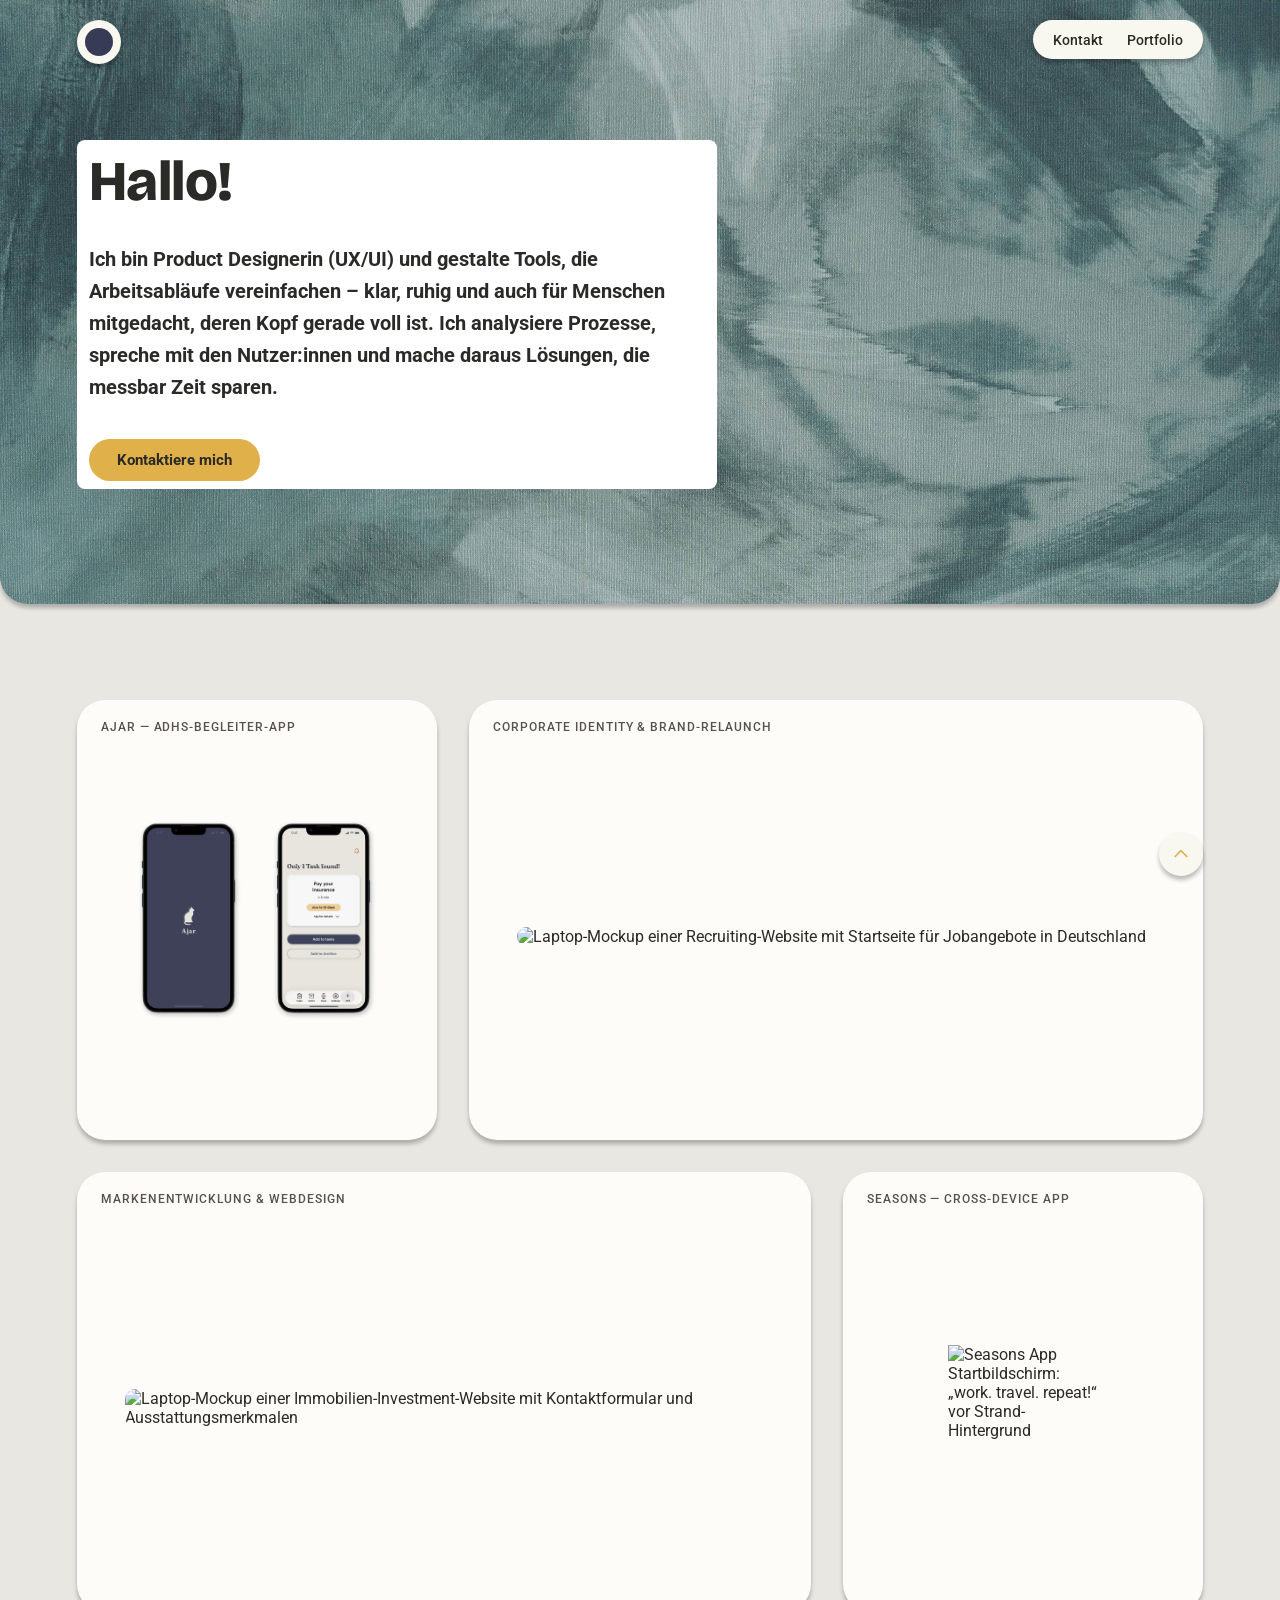
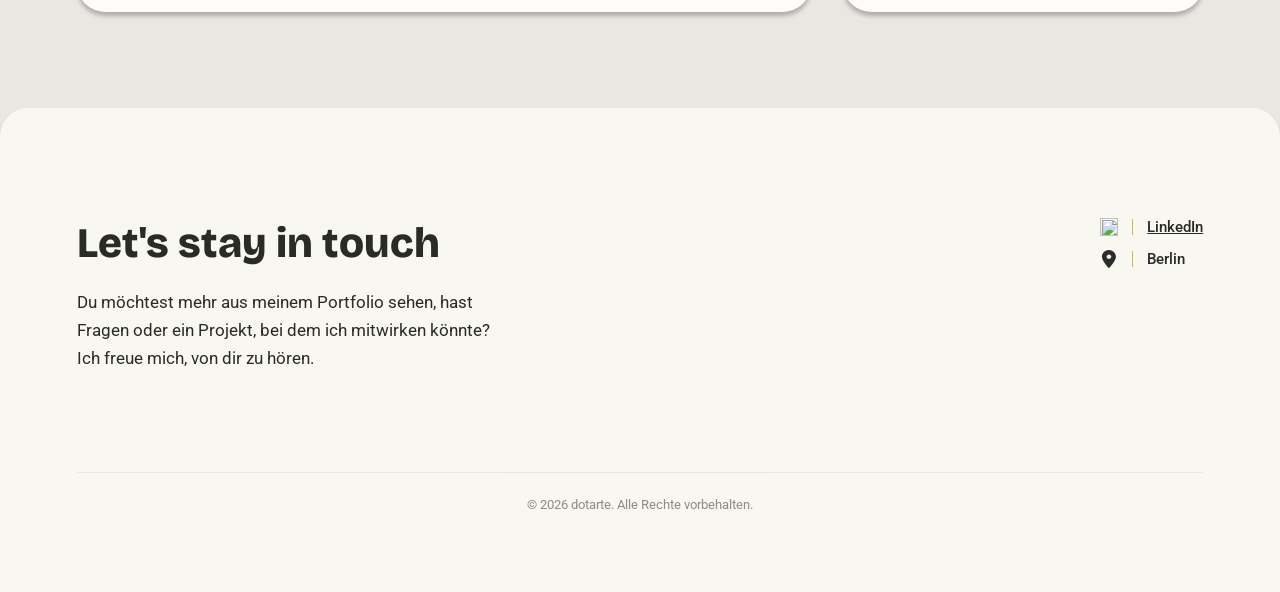
==== index.html @ 30186207 "Add files via upload" ====
<!DOCTYPE html>
<html lang="de">
<head>
<meta charset="UTF-8">
<meta name="robots" content="noindex, nofollow">
<meta name="viewport" content="width=device-width, initial-scale=1.0">
<title>Dotarte — Produktdesign Portfolio (UX/UI)</title>
<link rel="preconnect" href="https://fonts.googleapis.com">
<link rel="preconnect" href="https://fonts.gstatic.com" crossorigin>
<link href="https://fonts.googleapis.com/css2?family=Roboto:wght@400;500;700&family=Bricolage+Grotesque:opsz,wght@12..96,400..800&display=swap" rel="stylesheet">
<link rel="preload" as="image" href="images/hero-photo.jpg">
<link rel="stylesheet" href="styles.css">
</head>
<body>

<nav class="pill-nav logo-nav" id="logoNav">
  <a href="index.html" class="logo-dot" aria-label="Zur Startseite"></a>
</nav>

<nav class="pill-nav menu-nav" id="menuNav">
  <ul class="nav-links">
    <li><a href="#kontakt">Kontakt</a></li>
    <li><a href="#projects">Portfolio</a></li>
  </ul>
</nav>

<button class="scroll-top-float" id="scrollTopFloat" onclick="document.getElementById('top').scrollIntoView({behavior:'smooth'})" aria-label="Nach oben scrollen">
  <svg viewBox="0 0 24 24" fill="none"><path d="M5 15l7-7 7 7" stroke="currentColor" stroke-width="2" stroke-linecap="round" stroke-linejoin="round"/></svg>
</button>

<section class="hero-section" id="top">
  <div class="hero-content">
    <div class="hero-text-box">
    <h1 class="headline-font">Hallo!</h1>
    <p>Ich bin Product Designerin (UX/UI) und gestalte Tools, die Arbeitsabläufe vereinfachen – klar, ruhig und auch für Menschen mitgedacht, deren Kopf gerade voll ist. Ich analysiere Prozesse, spreche mit den Nutzer:innen und mache daraus Lösungen, die messbar Zeit sparen.</p>
    <a href="#kontakt" class="btn-gold">Kontaktiere mich</a>
  </div>
  <img class="hero-sticky-test" src="images/sticky-test.png" alt="">
  </div>
</section>

<section class="portfolio-section" id="projects">
  <div class="portfolio-grid">

    <div class="portfolio-row">
      <a href="projects/ajar/ajar.html" class="project-card is-link card-small">
        <span class="card-label">Ajar — ADHS‑Begleiter‑App</span>
        <div class="card-media">
          <div class="ajar-preview">
            <img src="projects/ajar/images/ajar-mockup-home.png" alt="Ajar App Splash Screen">
            <img src="projects/ajar/images/phone1-scan-home.png" alt="Ajar Foto-Scan Screen">
          </div>
        </div>
        <div class="card-desc">
          <span class="card-title">Ajar</span>
          <span class="card-status">Concept</span>
          <p class="card-text">Eine sanfte Begleiter‑App, die Erwachsenen mit ADHS hilft, liegengebliebene Briefe und bürokratische Aufgaben pünktlich zu erledigen.</p>
          <span class="card-cta">Zur Case Study →</span>
        </div>
      </a>

      <div class="project-card is-placeholder card-large" tabindex="0">
        <span class="card-label">Corporate Identity &amp; Brand‑Relaunch</span>
        <div class="card-media">
          <img class="placeholder-mockup-wide" src="images/jobsite-redesign-mockup.png" alt="Laptop-Mockup einer Recruiting-Website mit Startseite für Jobangebote in Deutschland">
        </div>
        <p class="card-desc">Entwicklung der gesamten Corporate Identity (Logo, Farbwelt, Print‑Materialien) für eine Recruiting‑Marke. Die Website‑Umsetzung erfolgte unter meiner Art Direction — mehr folgt in Kürze.</p>
      </div>
    </div>

    <div class="portfolio-row">
      <div class="project-card is-placeholder card-large" tabindex="0">
        <span class="card-label">Markenentwicklung &amp; Webdesign</span>
        <div class="card-media">
          <img class="placeholder-mockup-wide" src="images/realestate-brand-mockup.png" alt="Laptop-Mockup einer Immobilien-Investment-Website mit Kontaktformular und Ausstattungsmerkmalen">
        </div>
        <p class="card-desc">Vollständige Markenentwicklung für ein Immobilienprojekt — Logo, Farbwelt, Website und Exposé. Mehr folgt in Kürze.</p>
      </div>

      <a href="projects/seasons/seasons.html" class="project-card is-link card-small">
        <span class="card-label">Seasons — Cross‑Device App</span>
        <div class="card-media">
          <img class="placeholder-mockup" src="images/seasons-mockup.png" alt="Seasons App Startbildschirm: „work. travel. repeat!“ vor Strand-Hintergrund">
        </div>
        <div class="card-desc">
          <span class="card-title">Seasons</span>
          <span class="card-status">Concept</span>
          <p class="card-text">Job‑ &amp; Reise-App, plattformübergreifend nutzbar.</p>
          <span class="card-cta">Zur Case Study →</span>
        </div>
      </a>
    </div>

  </div>
</section>

<footer class="contact-section" id="kontakt">
  <div class="contact-inner">
    <div>
      <h2 class="headline-font">Let's stay in touch</h2>
      <p>Du möchtest mehr aus meinem Portfolio sehen, hast Fragen oder ein Projekt, bei dem ich mitwirken könnte? Ich freue mich, von dir zu hören.</p>
    </div>

    <div class="contact-list">
      <div class="row">
        <img class="row-icon" src="images/icon-linkedin.png" alt="" aria-hidden="true">
        <span class="divider"></span>
        <a href="https://linkedin.com/in/DEIN-PROFIL" target="_blank" rel="noopener noreferrer">LinkedIn</a>
      </div>
      <div class="row">
        <svg class="row-icon" width="14" height="18" viewBox="0 0 11 14" fill="none" aria-hidden="true">
          <path d="M6.11649 13.6854C7.57118 11.9254 10.8889 7.65967 10.8889 5.26362C10.8889 2.35766 8.45023 0 5.44444 0C2.43866 0 0 2.35766 0 5.26362C0 7.65967 3.31771 11.9254 4.7724 13.6854C5.12118 14.1049 5.76771 14.1049 6.11649 13.6854ZM5.44444 3.50908C5.92576 3.50908 6.38737 3.69393 6.72771 4.02297C7.06806 4.35201 7.25926 4.79829 7.25926 5.26362C7.25926 5.72895 7.06806 6.17523 6.72771 6.50427C6.38737 6.83331 5.92576 7.01816 5.44444 7.01816C4.96313 7.01816 4.50152 6.83331 4.16118 6.50427C3.82083 6.17523 3.62963 5.72895 3.62963 5.26362C3.62963 4.79829 3.82083 4.35201 4.16118 4.02297C4.50152 3.69393 4.96313 3.50908 5.44444 3.50908Z" fill="#2D2C2C"/>
        </svg>
        <span class="divider"></span>
        <span>Berlin</span>
      </div>
    </div>
  </div>

  <p class="copyright">© <span id="copyright-year">2026</span> dotarte. Alle Rechte vorbehalten.</p>
</footer>

<script src="scripts.js"></script>

</body>
</html>
---- styles.css ----
:root {
  --cream: #f8f7f0;
  --grey-bg: #e9e7e2;
  --ink: #2a2a26;
  --ink-soft: #55534c;
  --gold: #e0b04a;
  --gold-deep: #c99a3a;
  --white: #ffffff;
  --card-shadow: 0px 4px 4px rgba(0, 0, 0, 0.25);
  --radius: 28px;
}

* { margin: 0; padding: 0; box-sizing: border-box; }

html { scroll-behavior: smooth; }

body {
  background: var(--grey-bg);
  color: var(--ink);
  font-family: 'Roboto', sans-serif;
  -webkit-font-smoothing: antialiased;
}

a { color: inherit; }

.headline-font {
  font-family: 'Bricolage Grotesque', sans-serif;
  font-weight: 800;
}

/* ---------- HERO ---------- */
.hero-section {
  background: /*linear-gradient(rgba(0, 0, 0, 0.30), rgba(0, 0, 0, 0.30)), */ url("images/hero-photo.jpg") center / cover no-repeat, var(--cream);
  border-radius: 0 0 var(--radius) var(--radius);
  padding: clamp(100px, 12vw, 140px) clamp(24px, 6vw, 96px) clamp(64px, 9vw, 120px);
  box-shadow: var(--card-shadow);
  position: relative;
  z-index: 1;
}

.pill-nav {
  position: fixed;
  top: 20px;
  z-index: 50;
  display: inline-flex;
  align-items: center;
  width: fit-content;
  background: var(--cream);
  border-radius: 999px;
  box-shadow: var(--card-shadow);
  transition: transform 0.3s ease, opacity 0.3s ease;
}

.logo-nav {
  left: clamp(24px, 6vw, 96px);
  padding: 8px;
}

.menu-nav {
  right: clamp(24px, 6vw, 96px);
  padding: 10px 20px;
}

.pill-nav.nav-hidden {
  transform: translateY(-140%);
  opacity: 0;
  pointer-events: none;
}

.logo-dot {
  width: 28px;
  height: 28px;
  border-radius: 50%;
  background: #383b56;
  display: block;
  flex-shrink: 0;
}

.nav-links {
  display: flex;
  gap: 24px;
  list-style: none;
}

.nav-links a {
  text-decoration: none;
  font-weight: 500;
  font-size: 14px;
  color: var(--ink);
  position: relative;
  white-space: nowrap;
}

.nav-links a::after {
  content: "";
  position: absolute;
  left: 0;
  bottom: -4px;
  width: 0;
  height: 1.5px;
  background: var(--ink);
  transition: width 0.25s ease;
}

.nav-links a:hover::after { width: 100%; }

.hero-content {
  max-width: 1400px;
  margin: 0 auto;
}

.hero-content h1 {
  font-size: clamp(40px, 5vw, 56px);
  letter-spacing: -0.01em;
  margin-bottom: 28px;
  color: var(--ink);
}

.hero-content p {
  font-size: clamp(17px, 1.8vw, 20px);
  line-height: 1.6;
  color: var(--ink);
  font-weight: 700;
  max-width: 56ch;
  margin-bottom: 36px;
}

.hero-text-box {
  background: #ffffff;
  padding: 8px 12px;
  width: fit-content;
  max-width: 640px;
  border-radius: 8px;
}

.btn-gold {
  display: inline-block;
  background: var(--gold);
  color: var(--ink);
  font-weight: 700;
  font-size: 15px;
  padding: 12px 28px;
  border-radius: 999px;
  text-decoration: none;
  border: none;
  cursor: pointer;
  transition: background 0.2s ease, transform 0.2s ease;
}

.btn-gold:hover {
  background: var(--gold-deep);
  transform: translateY(-1px);
}

/* ---------- PORTFOLIO GRID ---------- */
.portfolio-section {
  padding: clamp(56px, 8vw, 96px) clamp(24px, 6vw, 96px);
}

.portfolio-grid {
  display: flex;
  flex-direction: column;
  gap: clamp(20px, 3vw, 32px);
  max-width: 1400px;
  margin: 0 auto;
}

.portfolio-row {
  display: flex;
  gap: clamp(20px, 3vw, 32px);
  align-items: stretch;
}

.project-card.card-small {
  flex: 0 0 32%;
  transition: flex-basis 0.4s cubic-bezier(0.4, 0, 0.2, 1);
}

.project-card.card-small:hover,
.project-card.card-small.is-active {
  flex-basis: 50%;
}

.project-card.card-large {
  flex: 1 1 auto;
  min-width: 0;
}

.project-card {
  background: #fdfcf9;
  border-radius: var(--radius);
  box-shadow: var(--card-shadow);
  padding: clamp(28px, 4vw, 48px);
  display: flex;
  height: 440px;
  text-decoration: none;
  color: inherit;
  position: relative;
  overflow: hidden;
  transition: transform 0.25s ease, box-shadow 0.25s ease;
}

.project-card.is-white-bg {
  background: var(--white);
}

.project-card.is-link {
  cursor: pointer;
}

.project-card.is-link:hover {
  transform: translateY(-4px);
  box-shadow: 0 28px 52px -20px rgba(42, 42, 38, 0.26);
}

.project-card.is-placeholder {
  cursor: default;
}

/* small cards: media shrinks sideways on hover, description reveals beside it (same pattern as large cards) */
.project-card.card-small {
  flex-direction: row;
  align-items: center;
  justify-content: center;
  gap: 0;
}

.card-small .card-media {
  flex: 1 1 100%;
  display: flex;
  align-items: center;
  justify-content: center;
  transition: flex-basis 0.4s cubic-bezier(0.4, 0, 0.2, 1);
  min-width: 0;
}

.project-card.card-small:hover .card-media,
.project-card.card-small.is-active .card-media {
  flex: 0 0 48%;
}

.card-small .card-desc {
  flex: 0 0 0%;
  opacity: 0;
  max-width: 0;
  overflow: hidden;
  font-size: 14px;
  line-height: 1.6;
  color: var(--ink-soft);
  text-align: left;
  white-space: normal;
  transition: opacity 0.3s ease 0.05s, flex-basis 0.4s cubic-bezier(0.4, 0, 0.2, 1);
  padding-left: 0;
}

.project-card.card-small:hover .card-desc,
.project-card.card-small.is-active .card-desc {
  flex: 1 1 52%;
  opacity: 1;
  max-width: none;
  padding-left: clamp(14px, 2.5vw, 22px);
}

/* large cards: media shrinks sideways on hover, description reveals beside it */
.project-card.card-large {
  align-items: center;
  gap: 0;
}

.card-large .card-media {
  flex: 1 1 100%;
  display: flex;
  align-items: center;
  justify-content: center;
  transition: flex-basis 0.4s cubic-bezier(0.4, 0, 0.2, 1);
  min-width: 0;
}

.project-card.card-large:hover .card-media,
.project-card.card-large.is-active .card-media {
  flex: 0 0 38%;
}

.card-large .card-desc {
  flex: 0 0 0%;
  opacity: 0;
  max-width: 0;
  overflow: hidden;
  font-size: 15px;
  line-height: 1.65;
  color: var(--ink-soft);
  white-space: normal;
  transition: opacity 0.3s ease 0.1s, flex-basis 0.4s cubic-bezier(0.4, 0, 0.2, 1);
  padding-left: 0;
}

.project-card.card-large:hover .card-desc,
.project-card.card-large.is-active .card-desc {
  flex: 1 1 55%;
  opacity: 1;
  max-width: none;
  padding-left: clamp(16px, 3vw, 28px);
}

/* card-desc internal structure: name / status / description */
.card-title {
  display: block;
  font-weight: 700;
  font-size: 15px;
  text-transform: uppercase;
  letter-spacing: 0.04em;
  color: var(--ink);
  margin-bottom: 8px;
}

.card-status {
  display: inline-flex;
  align-items: center;
  gap: 6px;
  font-size: 11px;
  font-weight: 700;
  text-transform: uppercase;
  letter-spacing: 0.08em;
  color: var(--ink-soft);
  margin-bottom: 10px;
}

.card-status::before {
  content: "";
  width: 6px;
  height: 6px;
  border-radius: 50%;
  background: var(--gold);
  flex-shrink: 0;
}

.card-status.is-shipped::before {
  background: #6f8f5c;
}

.card-text {
  margin: 0;
  font-size: inherit;
  line-height: inherit;
  color: inherit;
}

.card-cta {
  display: inline-block;
  margin-top: 12px;
  font-size: 13px;
  font-weight: 700;
  color: var(--ink);
}

.card-label {
  position: absolute;
  top: 20px;
  left: 24px;
  font-size: 12px;
  font-weight: 500;
  letter-spacing: 0.08em;
  text-transform: uppercase;
  color: var(--ink-soft);
  z-index: 2;
}

/* device frames */
.placeholder-mockup-wide {
  width: 100%;
  height: auto;
  max-height: 300px;
  object-fit: contain;
  display: block;
  margin: 0 auto;
  border-radius: 10px;
}

.placeholder-mockup {
  width: auto;
  max-width: 150px;
  max-height: 220px;
  height: auto;
  display: block;
  margin: 0 auto;
  transition: max-height 0.4s cubic-bezier(0.4, 0, 0.2, 1);
}

.project-card.card-small:hover .placeholder-mockup,
.project-card.card-small.is-active .placeholder-mockup {
  max-height: 145px;
}

.project-card.card-large .card-media {
  margin-top: 32px;
}

.device-phone {
  width: 100%;
  max-width: 150px;
  aspect-ratio: 9 / 19;
  background: #17171a;
  border-radius: 26px;
  padding: 8px;
  box-shadow: 0 0 0 1.5px #2a2a2e;
}

.device-phone .screen {
  width: 100%;
  height: 100%;
  border-radius: 18px;
  overflow: hidden;
  position: relative;
  background: #eee;
}

.device-laptop {
  width: 100%;
  max-width: 460px;
}

.device-laptop .lid {
  background: #1c1c1f;
  border-radius: 14px 14px 0 0;
  padding: 10px 10px 0;
}

.device-laptop .screen {
  width: 100%;
  aspect-ratio: 16 / 10;
  border-radius: 6px;
  overflow: hidden;
  position: relative;
  background: #eee;
}

.device-laptop .base {
  height: 14px;
  background: linear-gradient(180deg, #d9d9d9, #b9b9b9);
  border-radius: 0 0 10px 10px;
  position: relative;
}

.device-laptop .base::after {
  content: "";
  position: absolute;
  left: 50%;
  top: 0;
  transform: translateX(-50%);
  width: 60px;
  height: 5px;
  background: #999;
  border-radius: 0 0 6px 6px;
}

.blur-fill {
  position: absolute;
  inset: -20%;
  filter: blur(24px);
  background: linear-gradient(135deg, #d8c6bd, #cdd6d2, #e3d3c8, #c9d0d6);
}

/* real screenshots (Ajar card) */
.ajar-preview {
  display: flex;
  gap: 12px;
  align-items: flex-end;
  justify-content: center;
  width: 100%;
  min-width: 0;
}

.ajar-preview img {
  border-radius: 16px;
  width: auto;
  height: auto;
  min-width: 0;
  max-height: 220px;
  transition: max-height 0.4s cubic-bezier(0.4, 0, 0.2, 1);
}

.project-card.card-small:hover .ajar-preview img,
.project-card.card-small.is-active .ajar-preview img {
  max-height: 145px;
}

.ajar-preview img:first-child { max-width: 150px; }
.ajar-preview img:last-child { max-width: 175px; }

@media (max-width: 780px) {
  .portfolio-row { flex-direction: column; }
  .project-card.card-small,
  .project-card.card-large { flex-basis: auto; }
  .project-card.card-small:hover { flex-basis: auto; }
  .card-large:hover .card-media { flex-basis: 100%; }
  .card-large:hover .card-desc { flex-basis: 0; max-width: 0; opacity: 0; padding-left: 0; }
  .logo-nav { left: 16px; top: 14px; }
  .menu-nav { right: 16px; top: 14px; padding: 8px 16px; }
  .nav-links { gap: 14px; }
  .nav-links a { font-size: 12px; }
}

/* ---------- FOOTER / CONTACT ---------- */
.contact-section {
  background: var(--cream);
  border-radius: var(--radius) var(--radius) 0 0;
  padding: clamp(64px, 9vw, 110px) clamp(24px, 6vw, 96px) clamp(48px, 7vw, 80px);
  position: relative;
  box-shadow: var(--card-shadow);
}

.contact-inner {
  display: flex;
  justify-content: space-between;
  align-items: flex-start;
  gap: 40px;
  max-width: 1400px;
  margin: 0 auto;
  flex-wrap: wrap;
}

.contact-inner h2 {
  font-size: clamp(30px, 3.6vw, 42px);
  margin-bottom: 20px;
}

.contact-inner > div:first-child p {
  font-size: 17px;
  line-height: 1.65;
  max-width: 42ch;
  color: var(--ink);
}

.contact-list {
  display: flex;
  flex-direction: column;
  gap: 14px;
}

.contact-list .row {
  display: flex;
  align-items: center;
  gap: 14px;
  font-weight: 500;
  font-size: 15px;
}

.contact-list .divider {
  width: 1.5px;
  height: 16px;
  background: var(--gold);
}

.contact-list .row-icon {
  flex-shrink: 0;
  width: 18px;
  height: 18px;
}

.contact-list a {
  text-decoration: underline;
}

.scroll-top-float {
  position: fixed;
  bottom: 24px;
  right: clamp(24px, 6vw, 96px);
  z-index: 50;
  width: 44px;
  height: 44px;
  border: none;
  border-radius: 50%;
  background: var(--cream);
  box-shadow: var(--card-shadow);
  cursor: pointer;
  color: var(--gold);
  display: flex;
  align-items: center;
  justify-content: center;
  transition: transform 0.3s ease, opacity 0.3s ease;
}

.scroll-top-float svg {
  width: 20px;
  height: 20px;
}

.scroll-top-float:hover {
  transform: translateY(-2px);
}

.scroll-top-float.nav-hidden {
  transform: translateY(140%);
  opacity: 0;
  pointer-events: none;
}

.copyright {
  text-align: center;
  font-size: 13px;
  color: var(--ink-soft);
  opacity: 0.65;
  margin-top: clamp(64px, 10vw, 100px);
  padding-top: 24px;
  border-top: 1px solid rgba(42, 42, 38, 0.12);
  max-width: 1400px;
  margin-left: auto;
  margin-right: auto;
}

@media (max-width: 780px) {
  .contact-inner { flex-direction: column; }
}

/* ---------- ACCESSIBILITY: visible keyboard focus ---------- */
a:focus-visible,
button:focus-visible,
.project-card:focus-visible {
  outline: 2px solid #383b56;
  outline-offset: 3px;
}

.hero-content { position: relative; }

.hero-sticky-test {
  position: absolute;
  right: clamp(0px, 5vw, 80px);
  top: 50%;
  transform: translateY(-50%);
  width: clamp(260px, 38vw, 560px);
  height: auto;
}

@media (max-width: 1000px) {
  .hero-sticky-test {
    position: static;
    display: block;
    transform: none;
    margin: 32px auto 0;
  }
}
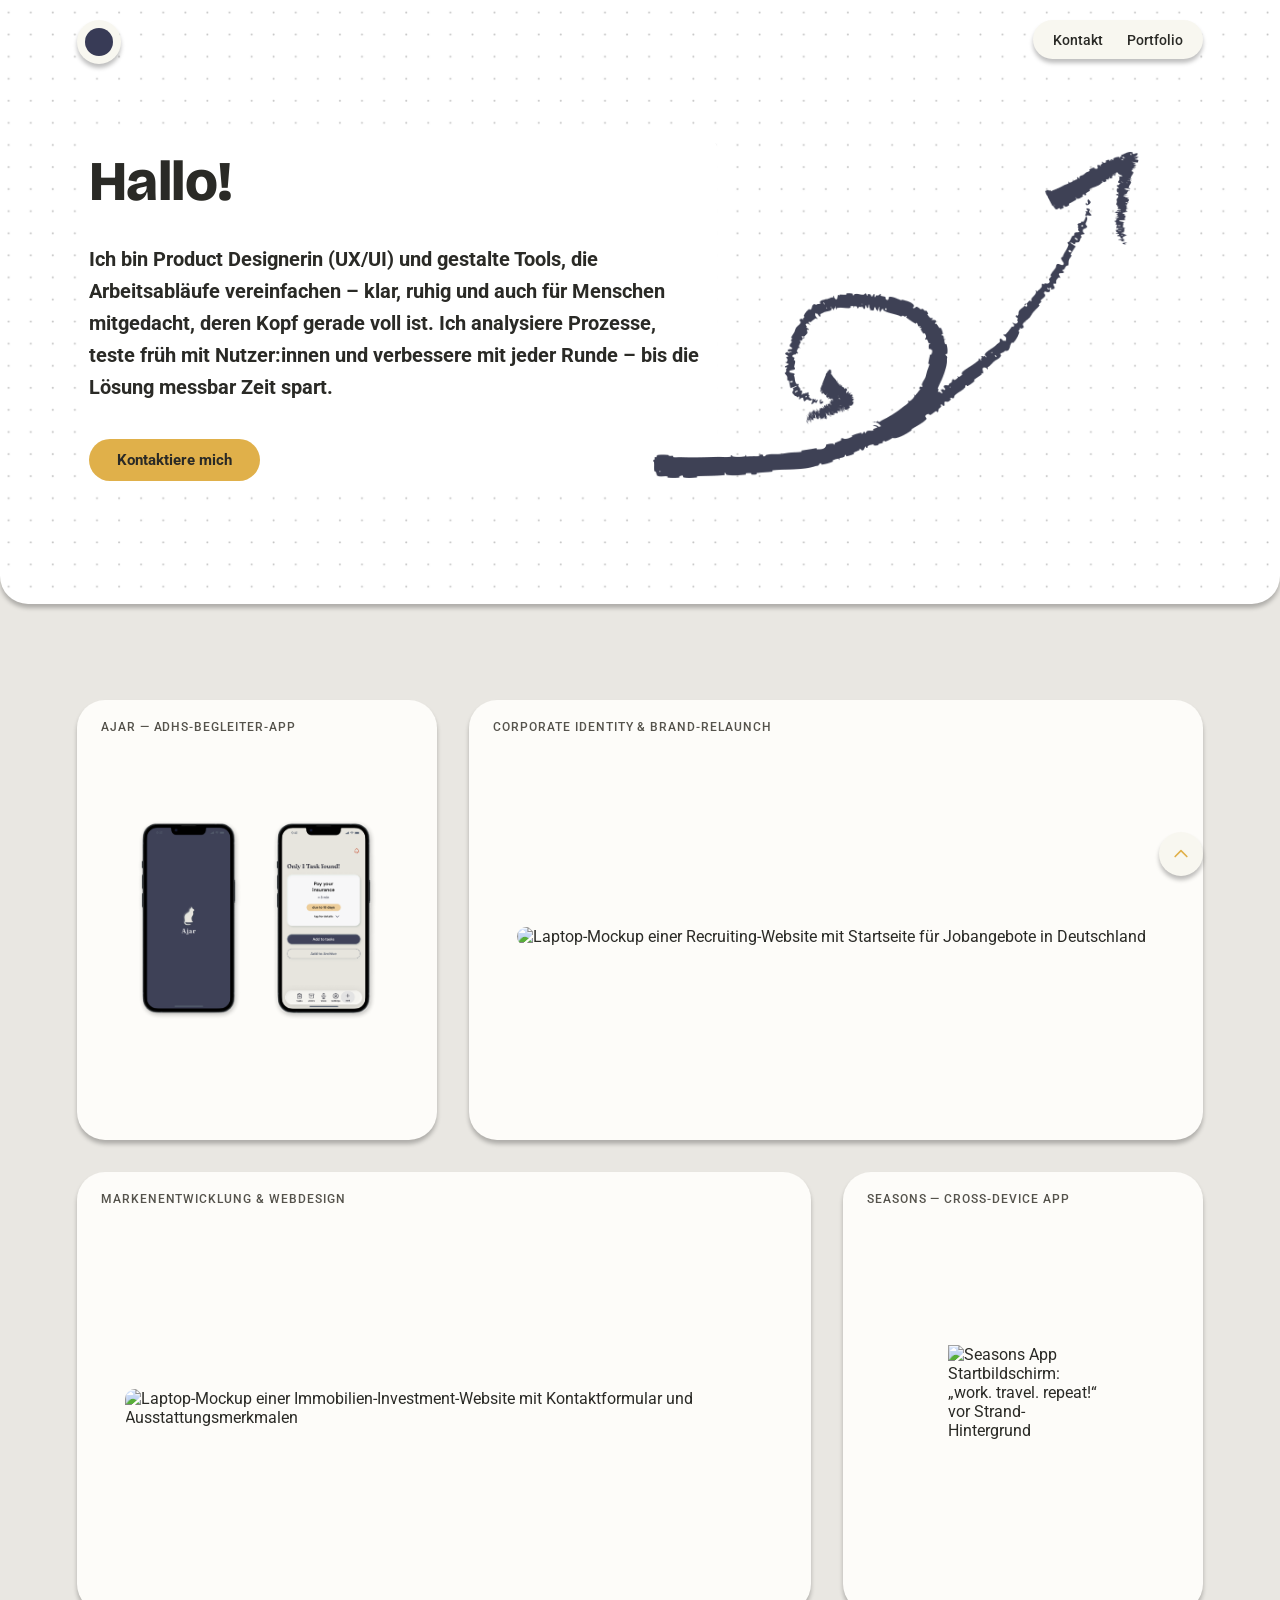
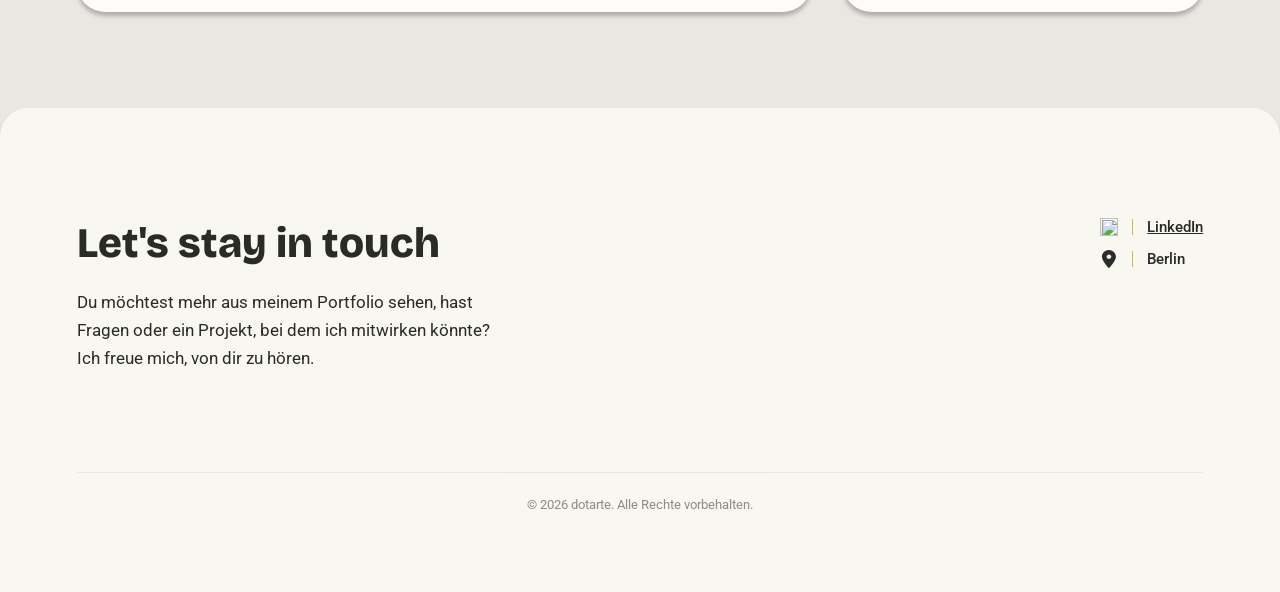
==== commit 4d9f1e08: "Add files via upload" ====
--- a/index.html
+++ b/index.html
@@ -32,7 +32,7 @@
   <div class="hero-content">
     <div class="hero-text-box">
     <h1 class="headline-font">Hallo!</h1>
-    <p>Ich bin Product Designerin (UX/UI) und gestalte Tools, die Arbeitsabläufe vereinfachen – klar, ruhig und auch für Menschen mitgedacht, deren Kopf gerade voll ist. Ich analysiere Prozesse, spreche mit den Nutzer:innen und mache daraus Lösungen, die messbar Zeit sparen.</p>
+    <p>Ich bin Product Designerin (UX/UI) und gestalte Tools, die Arbeitsabläufe vereinfachen – klar, ruhig und auch für Menschen mitgedacht, deren Kopf gerade voll ist. Ich analysiere Prozesse, teste früh mit Nutzer:innen und verbessere mit jeder Runde – bis die Lösung messbar Zeit spart.</p>
     <a href="#kontakt" class="btn-gold">Kontaktiere mich</a>
   </div>
   <img class="hero-sticky-test" src="images/sticky-test.png" alt="">
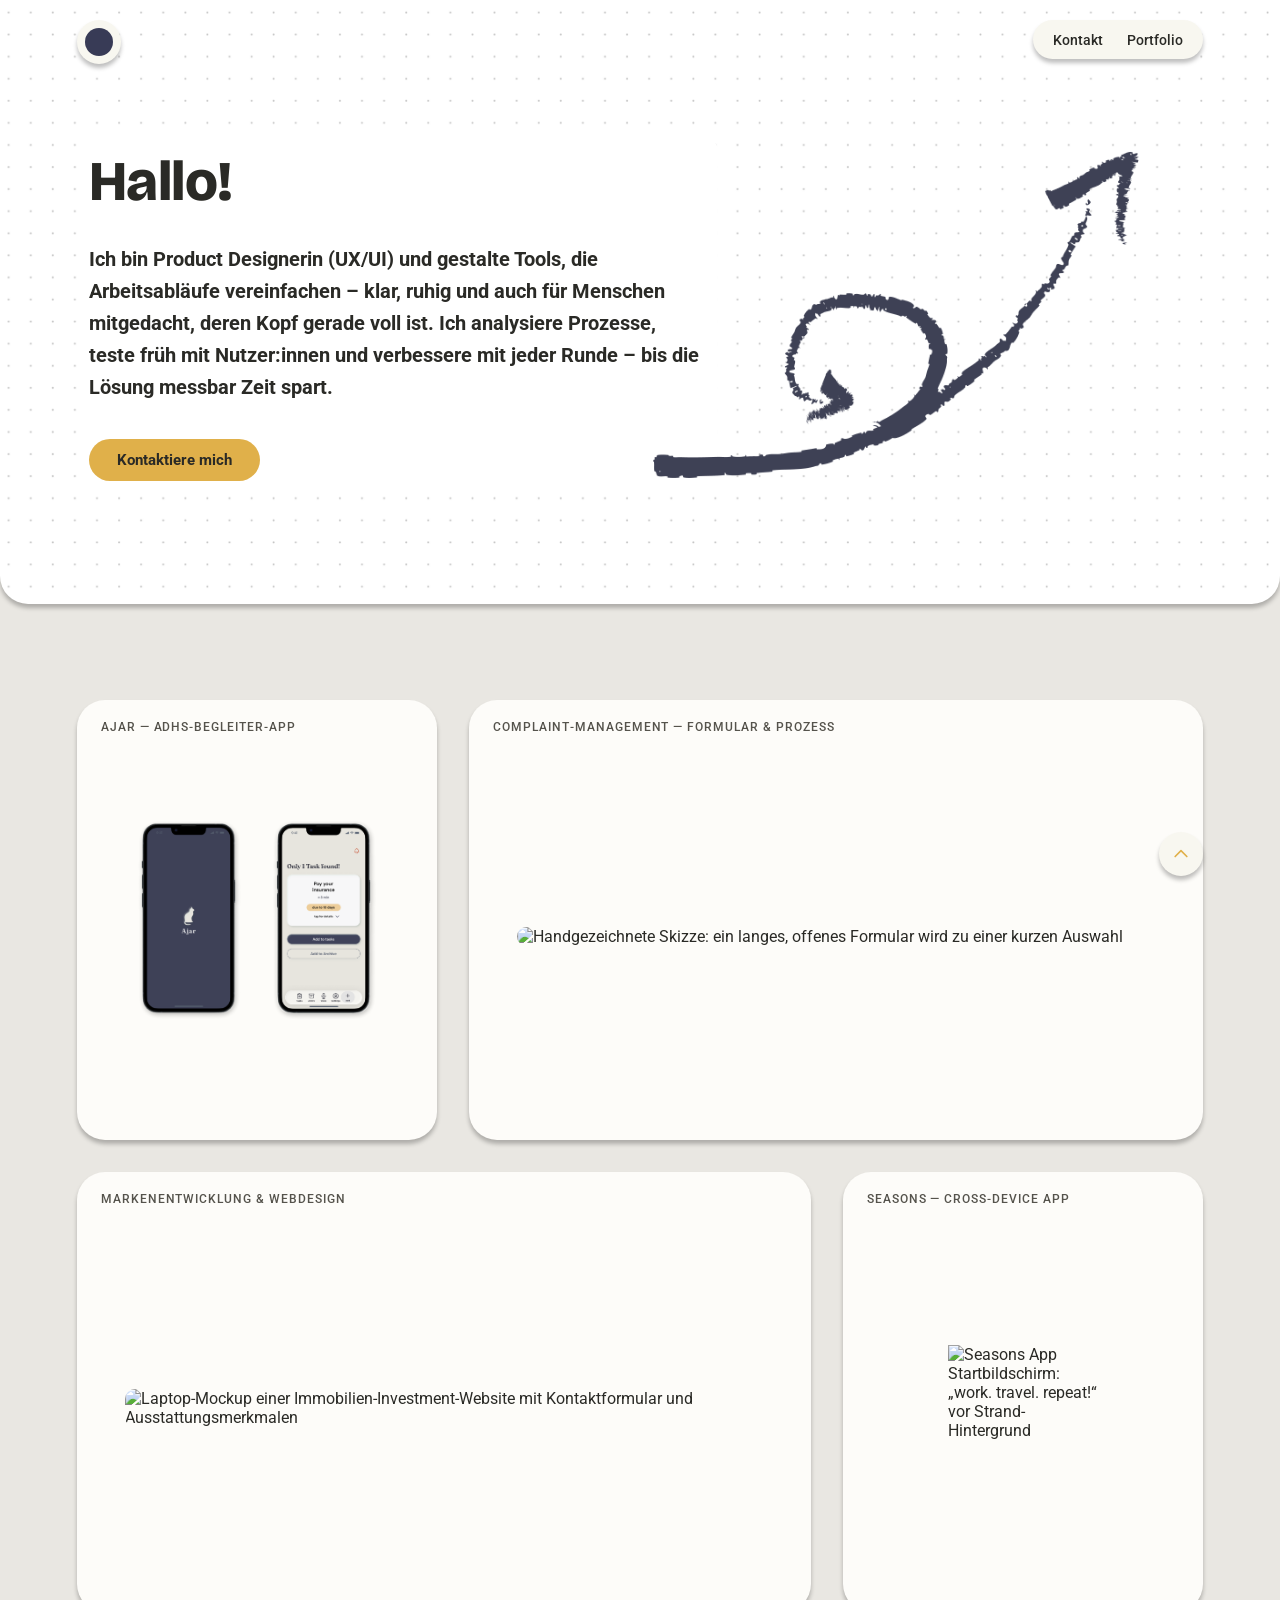
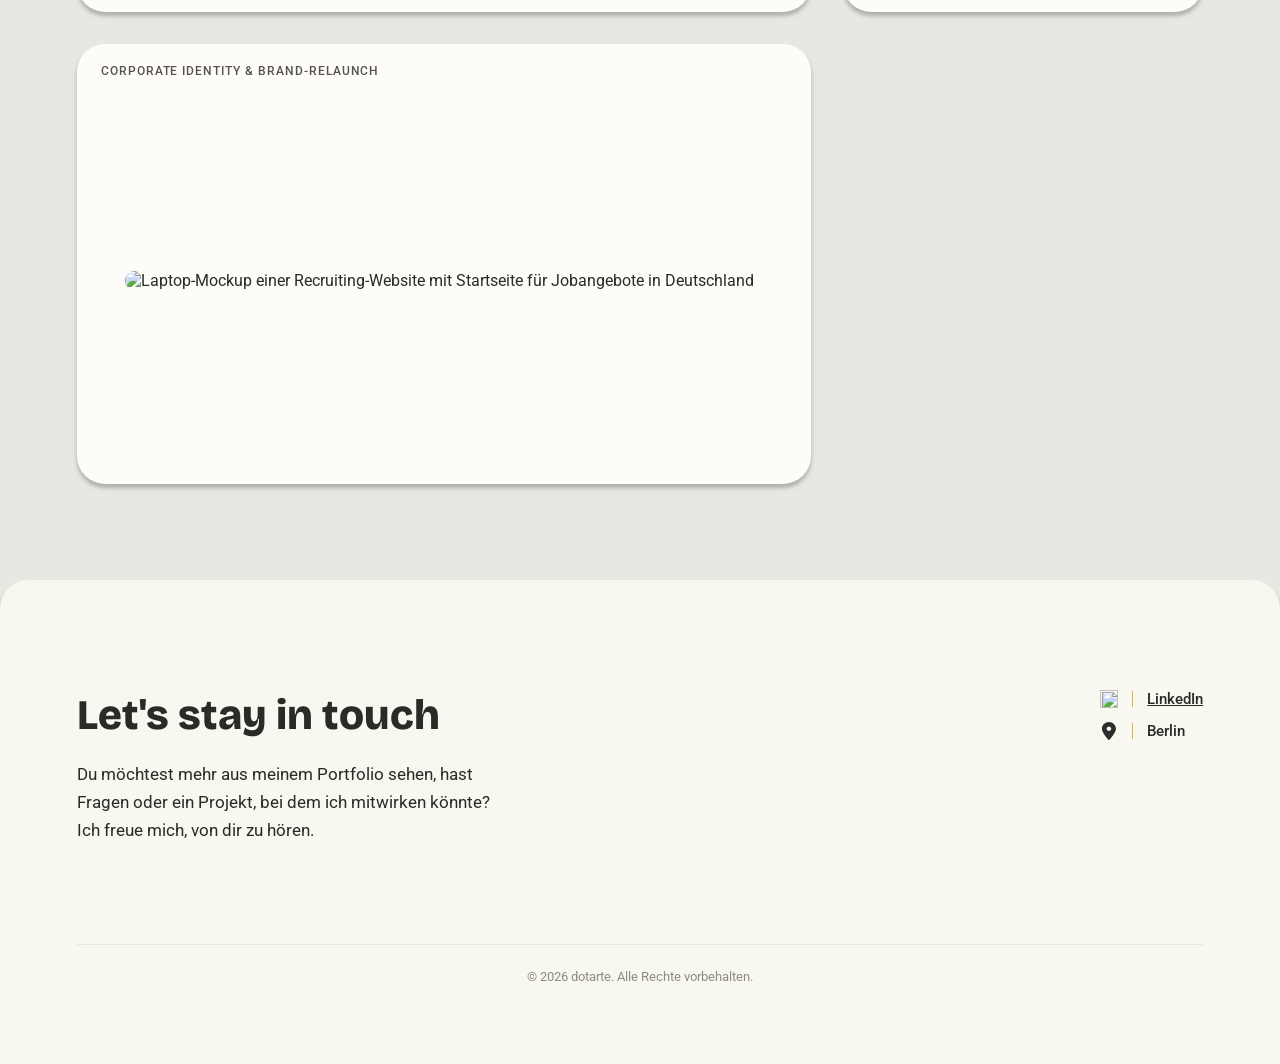
==== commit 0b18d9d6: "Add files via upload" ====
--- a/index.html
+++ b/index.html
@@ -59,13 +59,18 @@
         </div>
       </a>
 
-      <div class="project-card is-placeholder card-large" tabindex="0">
-        <span class="card-label">Corporate Identity &amp; Brand‑Relaunch</span>
+      <a href="projects/complaint-form/complaint-form.html" class="project-card is-link card-large">
+        <span class="card-label">Complaint‑Management — Formular &amp; Prozess</span>
         <div class="card-media">
-          <img class="placeholder-mockup-wide" src="images/jobsite-redesign-mockup.png" alt="Laptop-Mockup einer Recruiting-Website mit Startseite für Jobangebote in Deutschland">
+          <img class="placeholder-mockup-wide" src="projects/complaint-form/images/hero-banner.jpg" alt="Handgezeichnete Skizze: ein langes, offenes Formular wird zu einer kurzen Auswahl">
         </div>
-        <p class="card-desc">Entwicklung der gesamten Corporate Identity (Logo, Farbwelt, Print‑Materialien) für eine Recruiting‑Marke. Die Website‑Umsetzung erfolgte unter meiner Art Direction — mehr folgt in Kürze.</p>
-      </div>
+        <div class="card-desc">
+          <span class="card-title">Complaint‑Formular</span>
+          <span class="card-status is-shipped">Shipped</span>
+          <p class="card-text">Ein Formular, das Meldungen direkt zum zuständigen Team schickt, statt über einen Umweg. Reaktionszeit im Schnitt ca. 50&nbsp;% kürzer.</p>
+          <span class="card-cta">Zur Case Study →</span>
+        </div>
+      </a>
     </div>
 
     <div class="portfolio-row">
@@ -89,6 +94,16 @@
           <span class="card-cta">Zur Case Study →</span>
         </div>
       </a>
+    </div>
+
+    <div class="portfolio-row portfolio-row--single">
+      <div class="project-card is-placeholder card-large" tabindex="0">
+        <span class="card-label">Corporate Identity &amp; Brand‑Relaunch</span>
+        <div class="card-media">
+          <img class="placeholder-mockup-wide" src="images/jobsite-redesign-mockup.png" alt="Laptop-Mockup einer Recruiting-Website mit Startseite für Jobangebote in Deutschland">
+        </div>
+        <p class="card-desc">Entwicklung der gesamten Corporate Identity (Logo, Farbwelt, Print‑Materialien) für eine Recruiting‑Marke. Die Website‑Umsetzung erfolgte unter meiner Art Direction — mehr folgt in Kürze.</p>
+      </div>
     </div>
 
   </div>
--- a/styles.css
+++ b/styles.css
@@ -321,6 +321,7 @@
   font-weight: 700;
   text-transform: uppercase;
   letter-spacing: 0.08em;
+  line-height: 1;
   color: var(--ink-soft);
   margin-bottom: 10px;
 }
@@ -639,3 +640,27 @@
     margin: 32px auto 0;
   }
 }
+
+/* ---------- COMPLAINT-FORM CARD: image placeholder ---------- */
+.card-media-placeholder {
+  width: 100%;
+  min-height: 200px;
+  display: flex;
+  align-items: center;
+  justify-content: center;
+  background: var(--grey-bg);
+  border-radius: 10px;
+  color: var(--ink-soft);
+  font-size: 14px;
+}
+
+/* single large card in its own row: same width as the other large cards, left-aligned */
+.portfolio-row--single .project-card.card-large {
+  flex: 0 0 calc(68% - clamp(20px, 3vw, 32px));
+}
+
+@media (max-width: 780px) {
+  .portfolio-row--single .project-card.card-large {
+    flex: 0 0 auto;
+  }
+}
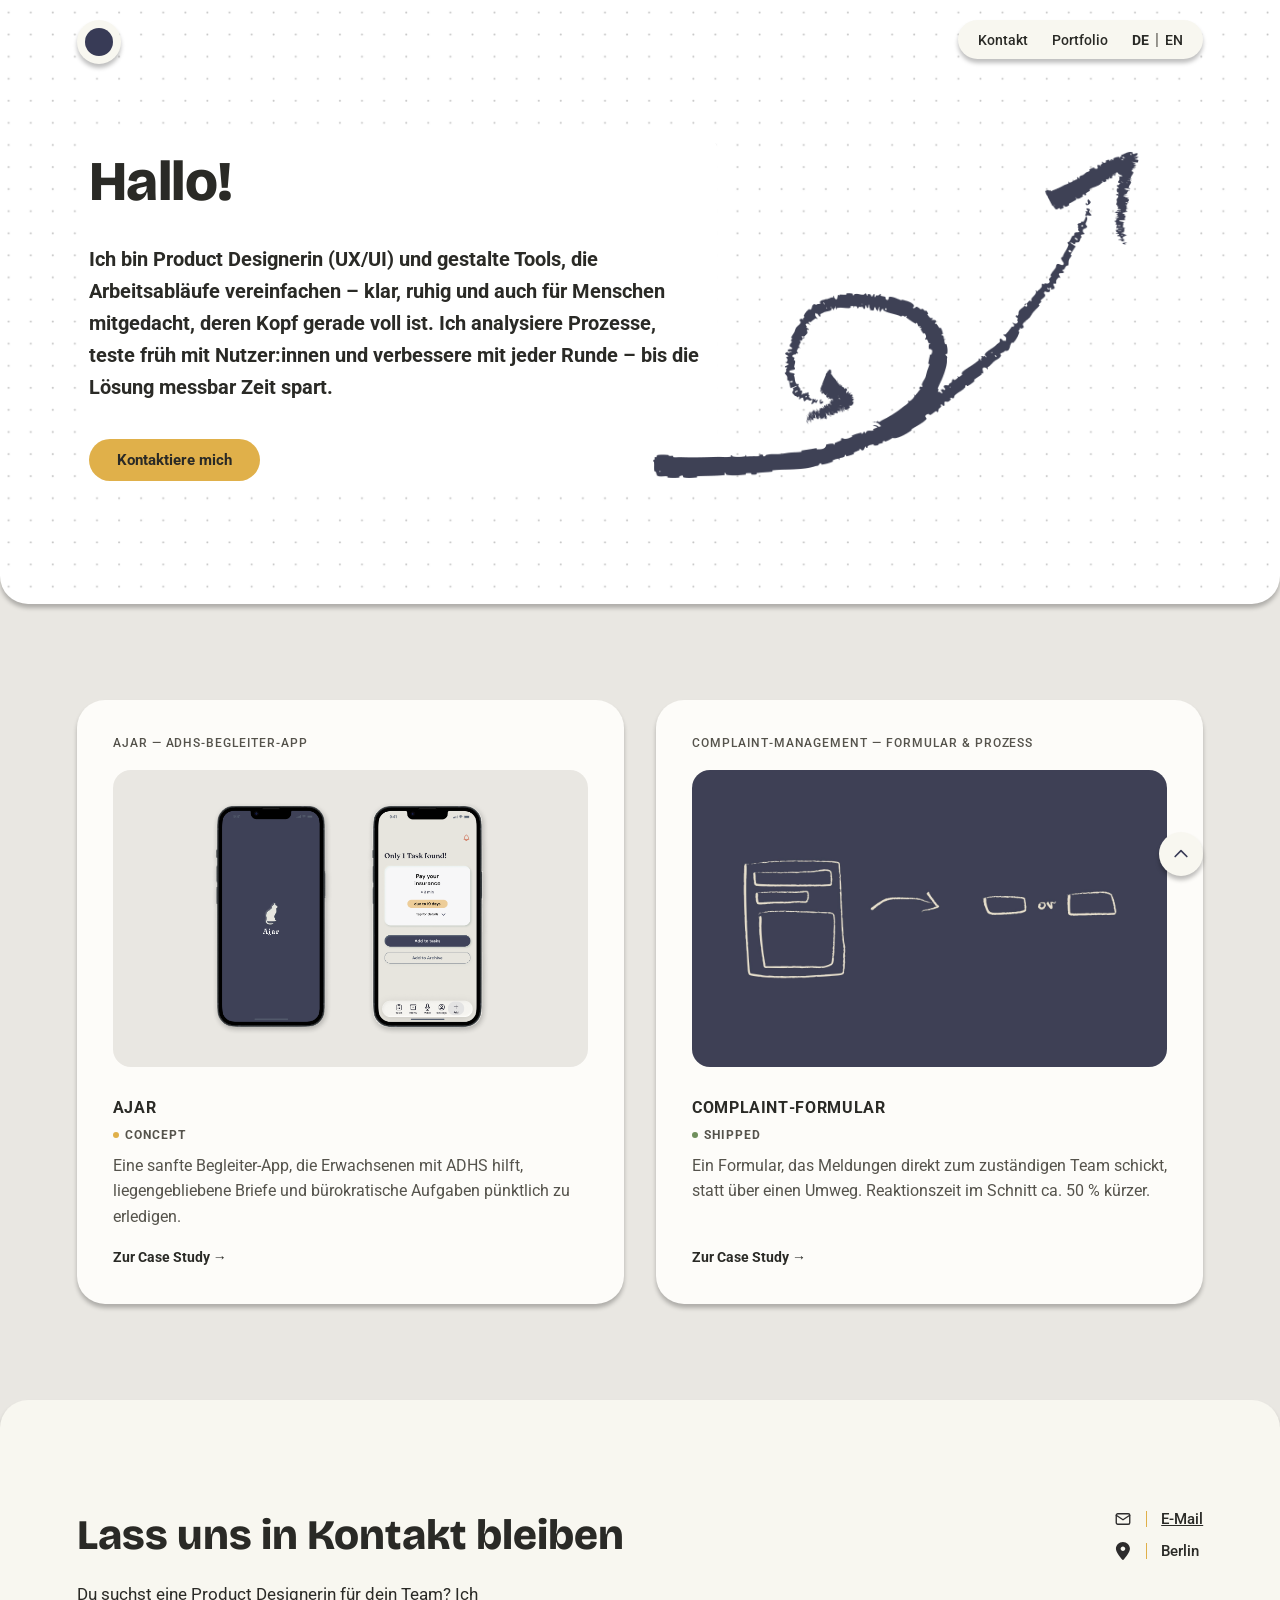
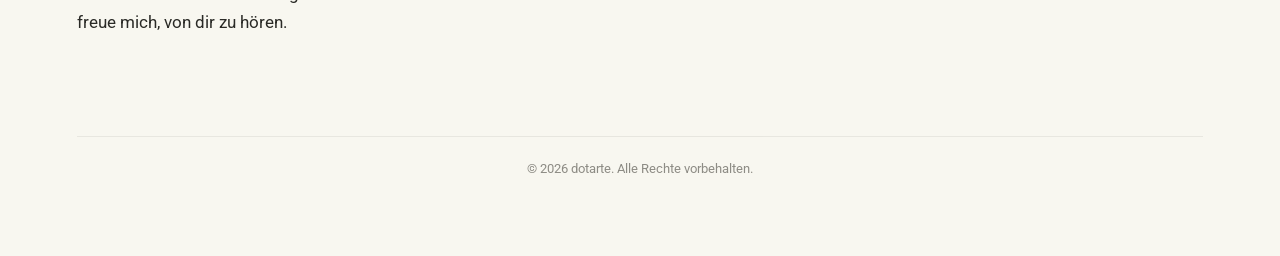
==== commit 084779d9: "Add files via upload" ====
--- a/index.html
+++ b/index.html
@@ -8,6 +8,7 @@
 <link rel="preconnect" href="https://fonts.googleapis.com">
 <link rel="preconnect" href="https://fonts.gstatic.com" crossorigin>
 <link href="https://fonts.googleapis.com/css2?family=Roboto:wght@400;500;700&family=Bricolage+Grotesque:opsz,wght@12..96,400..800&display=swap" rel="stylesheet">
+<link rel="alternate" hreflang="en" href="en/index.html">
 <link rel="preload" as="image" href="images/hero-photo.jpg">
 <link rel="stylesheet" href="styles.css">
 </head>
@@ -21,6 +22,7 @@
   <ul class="nav-links">
     <li><a href="#kontakt">Kontakt</a></li>
     <li><a href="#projects">Portfolio</a></li>
+    <li class="lang-switch"><a href="index.html" lang="de" hreflang="de" aria-label="Deutsch" aria-current="true">DE</a><span aria-hidden="true">|</span><a href="en/index.html" lang="en" hreflang="en" aria-label="English">EN</a></li>
   </ul>
 </nav>
 
@@ -42,9 +44,11 @@
 <section class="portfolio-section" id="projects">
   <div class="portfolio-grid">
 
+    <h2 class="visually-hidden">Projekte</h2>
+
     <div class="portfolio-row">
-      <a href="projects/ajar/ajar.html" class="project-card is-link card-small">
-        <span class="card-label">Ajar — ADHS‑Begleiter‑App</span>
+      <article class="project-card">
+        <p class="card-label">Ajar — ADHS‑Begleiter‑App</p>
         <div class="card-media">
           <div class="ajar-preview">
             <img src="projects/ajar/images/ajar-mockup-home.png" alt="Ajar App Splash Screen">
@@ -52,27 +56,28 @@
           </div>
         </div>
         <div class="card-desc">
-          <span class="card-title">Ajar</span>
-          <span class="card-status">Concept</span>
+          <h3 class="card-title"><a class="card-link" href="projects/ajar/ajar.html">Ajar</a></h3>
+          <p class="card-status">Concept</p>
           <p class="card-text">Eine sanfte Begleiter‑App, die Erwachsenen mit ADHS hilft, liegengebliebene Briefe und bürokratische Aufgaben pünktlich zu erledigen.</p>
-          <span class="card-cta">Zur Case Study →</span>
+          <span class="card-cta" aria-hidden="true">Zur Case Study →</span>
         </div>
-      </a>
+      </article>
 
-      <a href="projects/complaint-form/complaint-form.html" class="project-card is-link card-large">
-        <span class="card-label">Complaint‑Management — Formular &amp; Prozess</span>
-        <div class="card-media">
-          <img class="placeholder-mockup-wide" src="projects/complaint-form/images/hero-banner.jpg" alt="Handgezeichnete Skizze: ein langes, offenes Formular wird zu einer kurzen Auswahl">
+      <article class="project-card">
+        <p class="card-label">Complaint‑Management — Formular &amp; Prozess</p>
+        <div class="card-media card-media--navy">
+          <img src="projects/complaint-form/images/hero-banner.jpg" alt="Handgezeichnete Skizze: ein langes, offenes Formular wird zu einer kurzen Auswahl">
         </div>
         <div class="card-desc">
-          <span class="card-title">Complaint‑Formular</span>
-          <span class="card-status is-shipped">Shipped</span>
+          <h3 class="card-title"><a class="card-link" href="projects/complaint-form/complaint-form.html">Complaint‑Formular</a></h3>
+          <p class="card-status is-shipped">Shipped</p>
           <p class="card-text">Ein Formular, das Meldungen direkt zum zuständigen Team schickt, statt über einen Umweg. Reaktionszeit im Schnitt ca. 50&nbsp;% kürzer.</p>
-          <span class="card-cta">Zur Case Study →</span>
+          <span class="card-cta" aria-hidden="true">Zur Case Study →</span>
         </div>
-      </a>
+      </article>
     </div>
 
+    <!-- Vorübergehend ausgeblendet: Markenentwicklung, Seasons, Corporate Identity
     <div class="portfolio-row">
       <div class="project-card is-placeholder card-large" tabindex="0">
         <span class="card-label">Markenentwicklung &amp; Webdesign</span>
@@ -105,6 +110,7 @@
         <p class="card-desc">Entwicklung der gesamten Corporate Identity (Logo, Farbwelt, Print‑Materialien) für eine Recruiting‑Marke. Die Website‑Umsetzung erfolgte unter meiner Art Direction — mehr folgt in Kürze.</p>
       </div>
     </div>
+    -->
 
   </div>
 </section>
@@ -112,16 +118,23 @@
 <footer class="contact-section" id="kontakt">
   <div class="contact-inner">
     <div>
-      <h2 class="headline-font">Let's stay in touch</h2>
-      <p>Du möchtest mehr aus meinem Portfolio sehen, hast Fragen oder ein Projekt, bei dem ich mitwirken könnte? Ich freue mich, von dir zu hören.</p>
+      <h2 class="headline-font">Lass uns in Kontakt bleiben</h2>
+      <p>Du suchst eine Product Designerin für dein Team? Ich freue mich, von dir zu hören.</p>
     </div>
 
     <div class="contact-list">
+      <div class="row">
+        <svg class="row-icon" width="18" height="18" viewBox="0 0 24 24" fill="none" stroke="#2D2C2C" stroke-width="1.8" stroke-linecap="round" stroke-linejoin="round" aria-hidden="true"><rect x="3" y="5" width="18" height="14" rx="2"/><path d="M3 7l9 6 9-6"/></svg>
+        <span class="divider"></span>
+        <a href="#" data-mail="ZG90YXJ0ZS5wb3J0Zm9saW9AZ21haWwuY29t">E-Mail</a>
+      </div>
+      <!-- LinkedIn (vorübergehend ausgeblendet)
       <div class="row">
         <img class="row-icon" src="images/icon-linkedin.png" alt="" aria-hidden="true">
         <span class="divider"></span>
         <a href="https://linkedin.com/in/DEIN-PROFIL" target="_blank" rel="noopener noreferrer">LinkedIn</a>
       </div>
+      -->
       <div class="row">
         <svg class="row-icon" width="14" height="18" viewBox="0 0 11 14" fill="none" aria-hidden="true">
           <path d="M6.11649 13.6854C7.57118 11.9254 10.8889 7.65967 10.8889 5.26362C10.8889 2.35766 8.45023 0 5.44444 0C2.43866 0 0 2.35766 0 5.26362C0 7.65967 3.31771 11.9254 4.7724 13.6854C5.12118 14.1049 5.76771 14.1049 6.11649 13.6854ZM5.44444 3.50908C5.92576 3.50908 6.38737 3.69393 6.72771 4.02297C7.06806 4.35201 7.25926 4.79829 7.25926 5.26362C7.25926 5.72895 7.06806 6.17523 6.72771 6.50427C6.38737 6.83331 5.92576 7.01816 5.44444 7.01816C4.96313 7.01816 4.50152 6.83331 4.16118 6.50427C3.82083 6.17523 3.62963 5.72895 3.62963 5.26362C3.62963 4.79829 3.82083 4.35201 4.16118 4.02297C4.50152 3.69393 4.96313 3.50908 5.44444 3.50908Z" fill="#2D2C2C"/>
--- a/styles.css
+++ b/styles.css
@@ -166,164 +166,139 @@
 }
 
 .portfolio-row {
-  display: flex;
+  display: grid;
+  grid-template-columns: repeat(2, minmax(0, 1fr));
   gap: clamp(20px, 3vw, 32px);
-  align-items: stretch;
-}
-
-.project-card.card-small {
-  flex: 0 0 32%;
-  transition: flex-basis 0.4s cubic-bezier(0.4, 0, 0.2, 1);
-}
-
-.project-card.card-small:hover,
-.project-card.card-small.is-active {
-  flex-basis: 50%;
-}
-
-.project-card.card-large {
-  flex: 1 1 auto;
-  min-width: 0;
-}
-
+}
+
+.visually-hidden {
+  position: absolute;
+  width: 1px;
+  height: 1px;
+  margin: -1px;
+  padding: 0;
+  overflow: hidden;
+  clip: rect(0, 0, 0, 0);
+  white-space: nowrap;
+  border: 0;
+}
+
+/* ---------- PROJECT CARDS (Details immer sichtbar) ---------- */
 .project-card {
   background: #fdfcf9;
   border-radius: var(--radius);
   box-shadow: var(--card-shadow);
-  padding: clamp(28px, 4vw, 48px);
-  display: flex;
-  height: 440px;
-  text-decoration: none;
-  color: inherit;
+  padding: clamp(24px, 3vw, 36px);
+  display: flex;
+  flex-direction: column;
   position: relative;
   overflow: hidden;
   transition: transform 0.25s ease, box-shadow 0.25s ease;
 }
 
-.project-card.is-white-bg {
-  background: var(--white);
-}
-
-.project-card.is-link {
-  cursor: pointer;
-}
-
-.project-card.is-link:hover {
+.project-card:hover {
   transform: translateY(-4px);
   box-shadow: 0 28px 52px -20px rgba(42, 42, 38, 0.26);
 }
 
-.project-card.is-placeholder {
-  cursor: default;
-}
-
-/* small cards: media shrinks sideways on hover, description reveals beside it (same pattern as large cards) */
-.project-card.card-small {
-  flex-direction: row;
+.project-card:focus-within {
+  outline: 2px solid #383b56;
+  outline-offset: 3px;
+}
+
+.card-label {
+  font-size: 12px;
+  font-weight: 500;
+  letter-spacing: 0.08em;
+  text-transform: uppercase;
+  color: var(--ink-soft);
+  margin-bottom: 20px;
+}
+
+.card-media {
+  aspect-ratio: 16 / 10;
+  display: flex;
   align-items: center;
   justify-content: center;
-  gap: 0;
-}
-
-.card-small .card-media {
-  flex: 1 1 100%;
-  display: flex;
+  background: var(--grey-bg);
+  border-radius: 18px;
+  overflow: hidden;
+  margin-bottom: 28px;
+}
+
+/* Hintergrundfarbe aus dem Hero-Bild des Complaint-Cases, damit das Bild nahtlos anschließt */
+.card-media--navy { background: #3e4055; }
+
+.card-media--navy img {
+  width: 100%;
+  height: 100%;
+  object-fit: contain;
+  display: block;
+}
+
+.ajar-preview {
+  display: flex;
+  gap: 12px;
   align-items: center;
   justify-content: center;
-  transition: flex-basis 0.4s cubic-bezier(0.4, 0, 0.2, 1);
+  width: 100%;
+  height: 100%;
+  padding: 20px;
+}
+
+.ajar-preview img {
+  height: 100%;
+  width: auto;
   min-width: 0;
-}
-
-.project-card.card-small:hover .card-media,
-.project-card.card-small.is-active .card-media {
-  flex: 0 0 48%;
-}
-
-.card-small .card-desc {
-  flex: 0 0 0%;
-  opacity: 0;
-  max-width: 0;
-  overflow: hidden;
-  font-size: 14px;
+  max-width: 50%;
+  object-fit: contain;
+  border-radius: 16px;
+}
+
+/* description: name / status / text / call to action, bottom of the card */
+.card-desc {
+  display: flex;
+  flex-direction: column;
+  flex: 1;
+  color: var(--ink-soft);
+  font-size: 16px;
   line-height: 1.6;
-  color: var(--ink-soft);
-  text-align: left;
-  white-space: normal;
-  transition: opacity 0.3s ease 0.05s, flex-basis 0.4s cubic-bezier(0.4, 0, 0.2, 1);
-  padding-left: 0;
-}
-
-.project-card.card-small:hover .card-desc,
-.project-card.card-small.is-active .card-desc {
-  flex: 1 1 52%;
-  opacity: 1;
-  max-width: none;
-  padding-left: clamp(14px, 2.5vw, 22px);
-}
-
-/* large cards: media shrinks sideways on hover, description reveals beside it */
-.project-card.card-large {
-  align-items: center;
-  gap: 0;
-}
-
-.card-large .card-media {
-  flex: 1 1 100%;
-  display: flex;
-  align-items: center;
-  justify-content: center;
-  transition: flex-basis 0.4s cubic-bezier(0.4, 0, 0.2, 1);
-  min-width: 0;
-}
-
-.project-card.card-large:hover .card-media,
-.project-card.card-large.is-active .card-media {
-  flex: 0 0 38%;
-}
-
-.card-large .card-desc {
-  flex: 0 0 0%;
-  opacity: 0;
-  max-width: 0;
-  overflow: hidden;
-  font-size: 15px;
-  line-height: 1.65;
-  color: var(--ink-soft);
-  white-space: normal;
-  transition: opacity 0.3s ease 0.1s, flex-basis 0.4s cubic-bezier(0.4, 0, 0.2, 1);
-  padding-left: 0;
-}
-
-.project-card.card-large:hover .card-desc,
-.project-card.card-large.is-active .card-desc {
-  flex: 1 1 55%;
-  opacity: 1;
-  max-width: none;
-  padding-left: clamp(16px, 3vw, 28px);
-}
-
-/* card-desc internal structure: name / status / description */
+}
+
 .card-title {
-  display: block;
+  font-size: 16px;
   font-weight: 700;
-  font-size: 15px;
   text-transform: uppercase;
   letter-spacing: 0.04em;
   color: var(--ink);
   margin-bottom: 8px;
 }
 
+/* the whole card is clickable through this one link (one tab stop, one clear name) */
+.card-link {
+  color: inherit;
+  text-decoration: none;
+}
+
+.card-link::after {
+  content: "";
+  position: absolute;
+  inset: 0;
+  z-index: 1;
+}
+
 .card-status {
   display: inline-flex;
   align-items: center;
+  align-self: flex-start;
   gap: 6px;
-  font-size: 11px;
+  font-size: 12px;
   font-weight: 700;
   text-transform: uppercase;
   letter-spacing: 0.08em;
   line-height: 1;
   color: var(--ink-soft);
-  margin-bottom: 10px;
+  margin-bottom: 12px;
 }
 
 .card-status::before {
@@ -335,166 +310,29 @@
   flex-shrink: 0;
 }
 
-.card-status.is-shipped::before {
-  background: #6f8f5c;
-}
-
-.card-text {
-  margin: 0;
-  font-size: inherit;
-  line-height: inherit;
-  color: inherit;
-}
+.card-status.is-shipped::before { background: #6f8f5c; }
+
+.card-text { margin: 0; }
 
 .card-cta {
   display: inline-block;
-  margin-top: 12px;
-  font-size: 13px;
+  margin-top: auto;
+  padding-top: 16px;
+  font-size: 14px;
   font-weight: 700;
   color: var(--ink);
 }
 
-.card-label {
-  position: absolute;
-  top: 20px;
-  left: 24px;
-  font-size: 12px;
-  font-weight: 500;
-  letter-spacing: 0.08em;
-  text-transform: uppercase;
-  color: var(--ink-soft);
-  z-index: 2;
-}
-
-/* device frames */
-.placeholder-mockup-wide {
-  width: 100%;
-  height: auto;
-  max-height: 300px;
-  object-fit: contain;
-  display: block;
-  margin: 0 auto;
-  border-radius: 10px;
-}
-
-.placeholder-mockup {
-  width: auto;
-  max-width: 150px;
-  max-height: 220px;
-  height: auto;
-  display: block;
-  margin: 0 auto;
-  transition: max-height 0.4s cubic-bezier(0.4, 0, 0.2, 1);
-}
-
-.project-card.card-small:hover .placeholder-mockup,
-.project-card.card-small.is-active .placeholder-mockup {
-  max-height: 145px;
-}
-
-.project-card.card-large .card-media {
-  margin-top: 32px;
-}
-
-.device-phone {
-  width: 100%;
-  max-width: 150px;
-  aspect-ratio: 9 / 19;
-  background: #17171a;
-  border-radius: 26px;
-  padding: 8px;
-  box-shadow: 0 0 0 1.5px #2a2a2e;
-}
-
-.device-phone .screen {
-  width: 100%;
-  height: 100%;
-  border-radius: 18px;
-  overflow: hidden;
-  position: relative;
-  background: #eee;
-}
-
-.device-laptop {
-  width: 100%;
-  max-width: 460px;
-}
-
-.device-laptop .lid {
-  background: #1c1c1f;
-  border-radius: 14px 14px 0 0;
-  padding: 10px 10px 0;
-}
-
-.device-laptop .screen {
-  width: 100%;
-  aspect-ratio: 16 / 10;
-  border-radius: 6px;
-  overflow: hidden;
-  position: relative;
-  background: #eee;
-}
-
-.device-laptop .base {
-  height: 14px;
-  background: linear-gradient(180deg, #d9d9d9, #b9b9b9);
-  border-radius: 0 0 10px 10px;
-  position: relative;
-}
-
-.device-laptop .base::after {
-  content: "";
-  position: absolute;
-  left: 50%;
-  top: 0;
-  transform: translateX(-50%);
-  width: 60px;
-  height: 5px;
-  background: #999;
-  border-radius: 0 0 6px 6px;
-}
-
-.blur-fill {
-  position: absolute;
-  inset: -20%;
-  filter: blur(24px);
-  background: linear-gradient(135deg, #d8c6bd, #cdd6d2, #e3d3c8, #c9d0d6);
-}
-
-/* real screenshots (Ajar card) */
-.ajar-preview {
-  display: flex;
-  gap: 12px;
-  align-items: flex-end;
-  justify-content: center;
-  width: 100%;
-  min-width: 0;
-}
-
-.ajar-preview img {
-  border-radius: 16px;
-  width: auto;
-  height: auto;
-  min-width: 0;
-  max-height: 220px;
-  transition: max-height 0.4s cubic-bezier(0.4, 0, 0.2, 1);
-}
-
-.project-card.card-small:hover .ajar-preview img,
-.project-card.card-small.is-active .ajar-preview img {
-  max-height: 145px;
-}
-
-.ajar-preview img:first-child { max-width: 150px; }
-.ajar-preview img:last-child { max-width: 175px; }
-
 @media (max-width: 780px) {
-  .portfolio-row { flex-direction: column; }
-  .project-card.card-small,
-  .project-card.card-large { flex-basis: auto; }
-  .project-card.card-small:hover { flex-basis: auto; }
-  .card-large:hover .card-media { flex-basis: 100%; }
-  .card-large:hover .card-desc { flex-basis: 0; max-width: 0; opacity: 0; padding-left: 0; }
+  .portfolio-row { grid-template-columns: 1fr; }
+}
+
+@media (prefers-reduced-motion: reduce) {
+  .project-card { transition: none; }
+  .project-card:hover { transform: none; }
+}
+
+@media (max-width: 780px) {
   .logo-nav { left: 16px; top: 14px; }
   .menu-nav { right: 16px; top: 14px; padding: 8px 16px; }
   .nav-links { gap: 14px; }
@@ -574,7 +412,7 @@
   background: var(--cream);
   box-shadow: var(--card-shadow);
   cursor: pointer;
-  color: var(--gold);
+  color: #383b56;
   display: flex;
   align-items: center;
   justify-content: center;
@@ -641,26 +479,11 @@
   }
 }
 
-/* ---------- COMPLAINT-FORM CARD: image placeholder ---------- */
-.card-media-placeholder {
-  width: 100%;
-  min-height: 200px;
-  display: flex;
-  align-items: center;
-  justify-content: center;
-  background: var(--grey-bg);
-  border-radius: 10px;
-  color: var(--ink-soft);
-  font-size: 14px;
-}
-
-/* single large card in its own row: same width as the other large cards, left-aligned */
-.portfolio-row--single .project-card.card-large {
-  flex: 0 0 calc(68% - clamp(20px, 3vw, 32px));
-}
-
-@media (max-width: 780px) {
-  .portfolio-row--single .project-card.card-large {
-    flex: 0 0 auto;
-  }
-}
+/* ---------- LANGUAGE SWITCH (DE | EN) ---------- */
+.lang-switch {
+  display: flex;
+  align-items: center;
+  gap: 6px;
+}
+.lang-switch a[aria-current="true"] { font-weight: 700; }
+.lang-switch span { color: var(--ink-soft); }
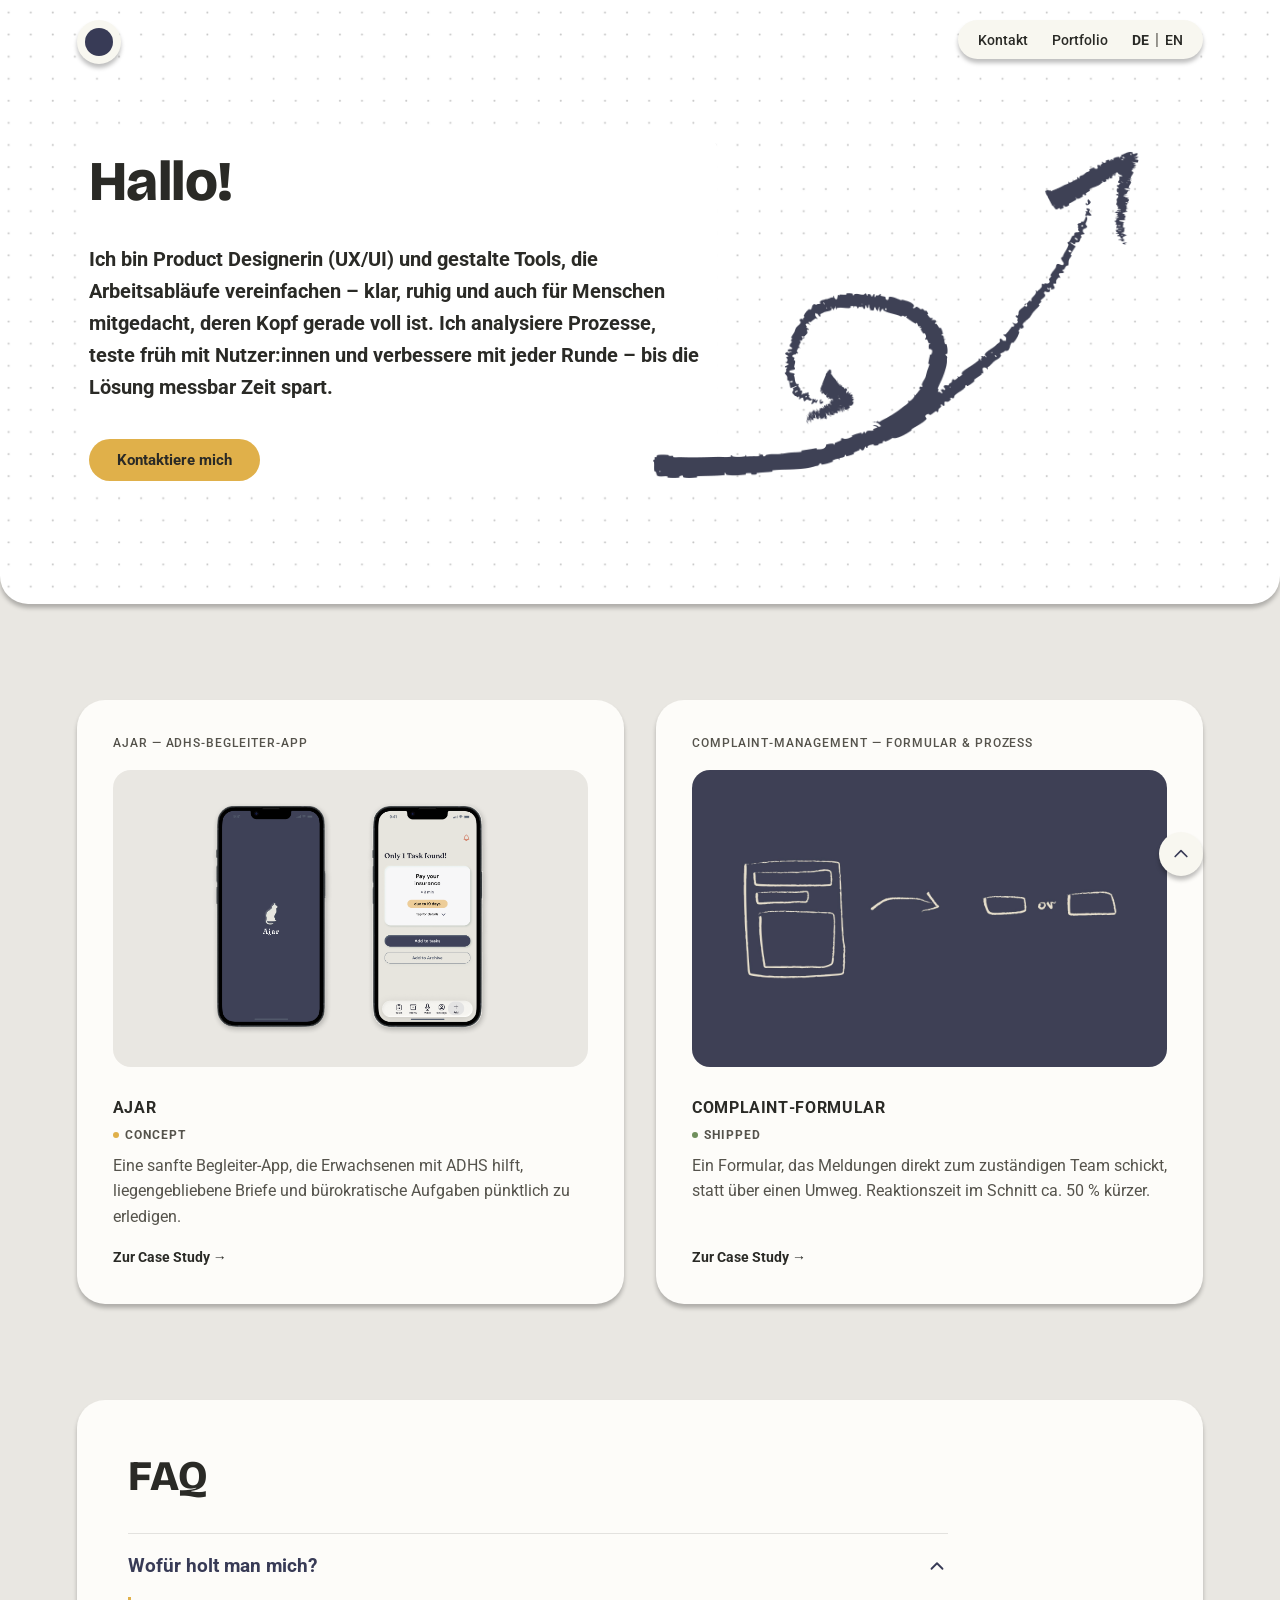
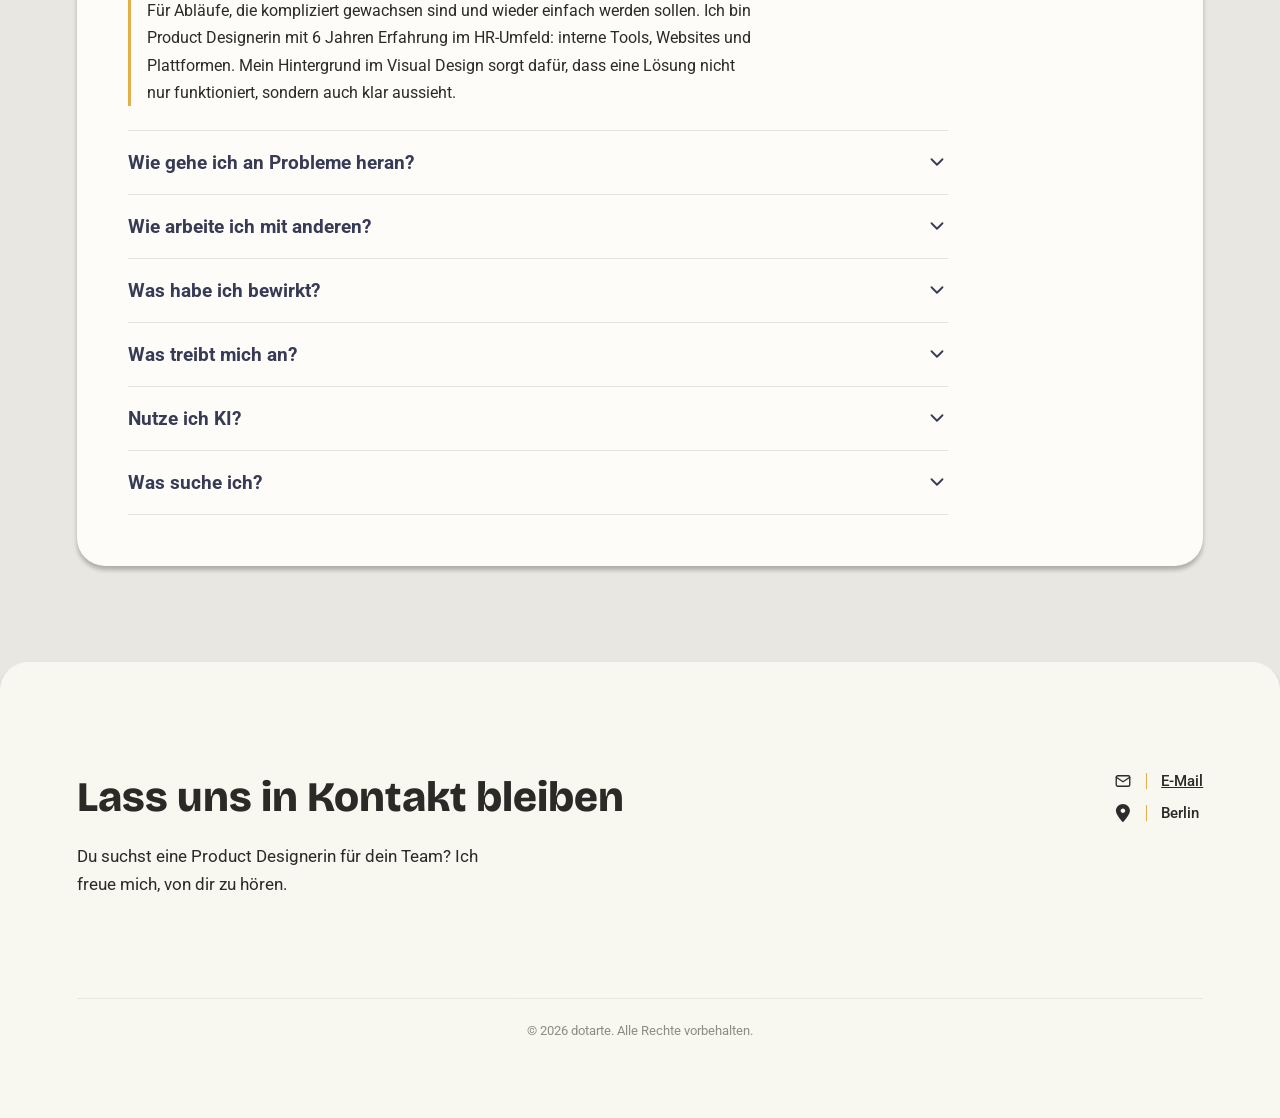
==== commit d8fb75d5: "Add files via upload" ====
--- a/index.html
+++ b/index.html
@@ -115,6 +115,92 @@
   </div>
 </section>
 
+<!-- ---------- FAQ (Akkordeon, erste Frage offen) ---------- -->
+<section class="faq-section" id="faq" aria-labelledby="faq-title">
+  <div class="faq-inner">
+    <h2 class="headline-font faq-title" id="faq-title">FAQ</h2>
+
+    <div class="faq-list">
+
+      <details class="faq-item" name="faq" open>
+        <summary class="faq-question">
+          <span>Wofür holt man mich?</span>
+          <svg class="faq-icon" viewBox="0 0 24 24" fill="none" aria-hidden="true"><path d="M6 9l6 6 6-6" stroke="currentColor" stroke-width="2" stroke-linecap="round" stroke-linejoin="round"/></svg>
+        </summary>
+        <div class="faq-answer">
+          <p>Für Abläufe, die kompliziert gewachsen sind und wieder einfach werden sollen. Ich bin Product Designerin mit 6 Jahren Erfahrung im HR-Umfeld: interne Tools, Websites und Plattformen. Mein Hintergrund im Visual Design sorgt dafür, dass eine Lösung nicht nur funktioniert, sondern auch klar aussieht.</p>
+        </div>
+      </details>
+
+      <details class="faq-item" name="faq">
+        <summary class="faq-question">
+          <span>Wie gehe ich an Probleme heran?</span>
+          <svg class="faq-icon" viewBox="0 0 24 24" fill="none" aria-hidden="true"><path d="M6 9l6 6 6-6" stroke="currentColor" stroke-width="2" stroke-linecap="round" stroke-linejoin="round"/></svg>
+        </summary>
+        <div class="faq-answer">
+          <p>Erst verstehen, dann gestalten. Ich höre seit 2014 Nutzer:innen zu, bevor ich entscheide. Damals war das bei Verpackungstests hinter dem Einwegspiegel, heute sind es Interviews, Prozessanalysen und Usability-Tests. Oft liegt das eigentliche Problem woanders, als man zuerst denkt.</p>
+        </div>
+      </details>
+
+      <details class="faq-item" name="faq">
+        <summary class="faq-question">
+          <span>Wie arbeite ich mit anderen?</span>
+          <svg class="faq-icon" viewBox="0 0 24 24" fill="none" aria-hidden="true"><path d="M6 9l6 6 6-6" stroke="currentColor" stroke-width="2" stroke-linecap="round" stroke-linejoin="round"/></svg>
+        </summary>
+        <div class="faq-answer">
+          <p>Eng und früh. Mit der Entwicklung spreche ich schon beim Konzept, nicht erst bei der Übergabe. Meine Grundkenntnisse in HTML, CSS und JavaScript helfen dabei. Genauso wichtig sind mir die Menschen rund um das Produkt. Über Jahre habe ich mich täglich mit einem strategischen Kunden abgestimmt, Stakeholder interviewt und an die Geschäftsführung berichtet. Gute Zusammenarbeit entsteht für mich durch regelmäßigen Kontakt und dadurch, dass ich halte, was wir besprochen haben.</p>
+        </div>
+      </details>
+
+      <details class="faq-item" name="faq">
+        <summary class="faq-question">
+          <span>Was habe ich bewirkt?</span>
+          <svg class="faq-icon" viewBox="0 0 24 24" fill="none" aria-hidden="true"><path d="M6 9l6 6 6-6" stroke="currentColor" stroke-width="2" stroke-linecap="round" stroke-linejoin="round"/></svg>
+        </summary>
+        <div class="faq-answer">
+          <ul>
+            <li>Internes Tool, end-to-end von Research bis Rollout: über 50 aktive Nutzer:innen, ca. 20&nbsp;% weniger Recruiting-Aufwand</li>
+            <li>Bewerbungs-Flow: von 5 auf 2 Schritte, ca. 30&nbsp;% weniger Abbrüche</li>
+            <li>Complaint-Formular: Reaktionszeit ca. 50&nbsp;% kürzer</li>
+            <li>Websites: Auch wenn am Anfang niemand genau wusste, was gebraucht wird, sind daraus Seiten entstanden, die seit Jahren im Einsatz sind und sich gut weiterentwickeln lassen.</li>
+          </ul>
+        </div>
+      </details>
+
+      <details class="faq-item" name="faq">
+        <summary class="faq-question">
+          <span>Was treibt mich an?</span>
+          <svg class="faq-icon" viewBox="0 0 24 24" fill="none" aria-hidden="true"><path d="M6 9l6 6 6-6" stroke="currentColor" stroke-width="2" stroke-linecap="round" stroke-linejoin="round"/></svg>
+        </summary>
+        <div class="faq-answer">
+          <p>Die Frage, warum etwas funktioniert oder nicht. Deshalb lerne ich ständig weiter: 2026 habe ich ein Product-Design-Bootcamp und einen UX-Praxiskurs gemacht, davor JavaScript, um die Entwicklung besser zu verstehen. Am meisten freut es mich, wenn ein Ablauf, über den sich alle geärgert haben, plötzlich niemandem mehr auffällt.</p>
+        </div>
+      </details>
+
+      <details class="faq-item" name="faq">
+        <summary class="faq-question">
+          <span>Nutze ich KI?</span>
+          <svg class="faq-icon" viewBox="0 0 24 24" fill="none" aria-hidden="true"><path d="M6 9l6 6 6-6" stroke="currentColor" stroke-width="2" stroke-linecap="round" stroke-linejoin="round"/></svg>
+        </summary>
+        <div class="faq-answer">
+          <p>Ja, als Werkzeug. Ich nutze sie für Recherche, zum Strukturieren und für schnelle Prototypen, zum Beispiel mit ChatGPT, Claude und Figma Make. Auch diese Website habe ich mit KI gebaut: Design, Inhalte und Entscheidungen kommen von mir, den Code hat die KI nach meinen Vorgaben geschrieben. Die Verantwortung für das Ergebnis bleibt bei mir.</p>
+        </div>
+      </details>
+
+      <details class="faq-item" name="faq">
+        <summary class="faq-question">
+          <span>Was suche ich?</span>
+          <svg class="faq-icon" viewBox="0 0 24 24" fill="none" aria-hidden="true"><path d="M6 9l6 6 6-6" stroke="currentColor" stroke-width="2" stroke-linecap="round" stroke-linejoin="round"/></svg>
+        </summary>
+        <div class="faq-answer">
+          <p>Eine feste Stelle als Product Designerin, in Berlin oder remote. Ich arbeite am liebsten langfristig mit einem Team zusammen.</p>
+        </div>
+      </details>
+
+    </div>
+  </div>
+</section>
+
 <footer class="contact-section" id="kontakt">
   <div class="contact-inner">
     <div>
--- a/styles.css
+++ b/styles.css
@@ -337,6 +337,94 @@
   .menu-nav { right: 16px; top: 14px; padding: 8px 16px; }
   .nav-links { gap: 14px; }
   .nav-links a { font-size: 12px; }
+}
+
+/* ---------- FAQ (Akkordeon mit <details>) ---------- */
+.faq-section {
+  padding: 0 clamp(24px, 6vw, 96px) clamp(56px, 8vw, 96px);
+}
+
+.faq-inner {
+  max-width: 1400px;
+  margin: 0 auto;
+  background: #fdfcf9;
+  border-radius: var(--radius);
+  box-shadow: var(--card-shadow);
+  padding: clamp(28px, 4vw, 56px);
+}
+
+.faq-title {
+  font-size: clamp(30px, 3.6vw, 42px);
+  margin-bottom: clamp(20px, 3vw, 32px);
+}
+
+.faq-list {
+  max-width: 820px;
+  border-top: 1px solid rgba(42, 42, 38, 0.12);
+}
+
+.faq-item {
+  border-bottom: 1px solid rgba(42, 42, 38, 0.12);
+}
+
+.faq-question {
+  display: flex;
+  justify-content: space-between;
+  align-items: center;
+  gap: 16px;
+  padding: 20px 0;
+  cursor: pointer;
+  list-style: none;
+  font-size: clamp(17px, 1.6vw, 19px);
+  font-weight: 700;
+  color: #383b56;
+}
+
+/* Standard-Dreieck des Browsers ausblenden (eigenes Icon) */
+.faq-question::-webkit-details-marker { display: none; }
+
+.faq-question:hover span {
+  text-decoration: underline;
+  text-decoration-color: var(--gold);
+  text-decoration-thickness: 2px;
+  text-underline-offset: 4px;
+}
+
+.faq-question:focus-visible {
+  outline: 2px solid #383b56;
+  outline-offset: 3px;
+}
+
+.faq-icon {
+  width: 22px;
+  height: 22px;
+  flex-shrink: 0;
+  color: #383b56;
+  transition: transform 0.25s ease;
+}
+
+.faq-item[open] .faq-icon { transform: rotate(180deg); }
+
+.faq-answer {
+  padding-left: 16px;
+  border-left: 3px solid var(--gold);
+  margin-bottom: 24px;
+  font-size: 16px;
+  line-height: 1.7;
+  color: var(--ink);
+}
+
+.faq-answer p { max-width: 68ch; }
+
+.faq-answer ul {
+  padding-left: 20px;
+  display: flex;
+  flex-direction: column;
+  gap: 8px;
+}
+
+@media (prefers-reduced-motion: reduce) {
+  .faq-icon { transition: none; }
 }
 
 /* ---------- FOOTER / CONTACT ---------- */
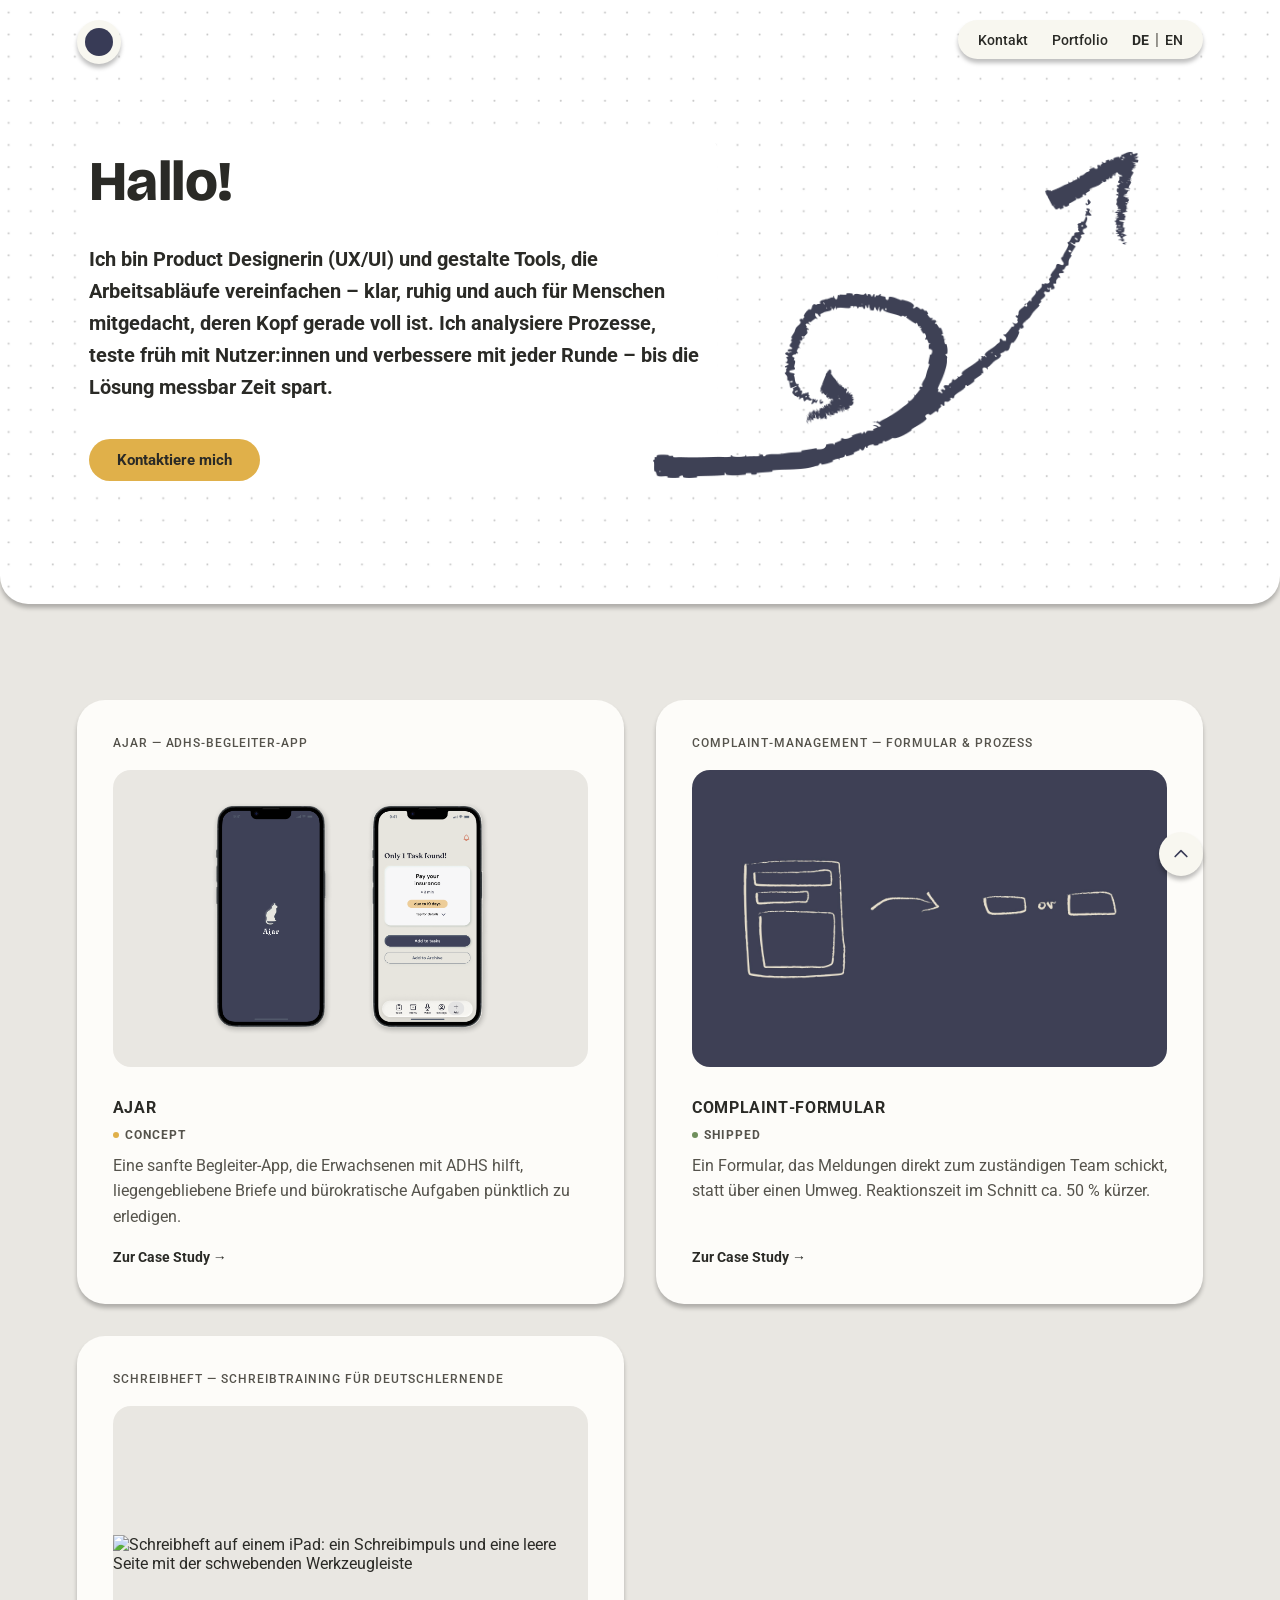
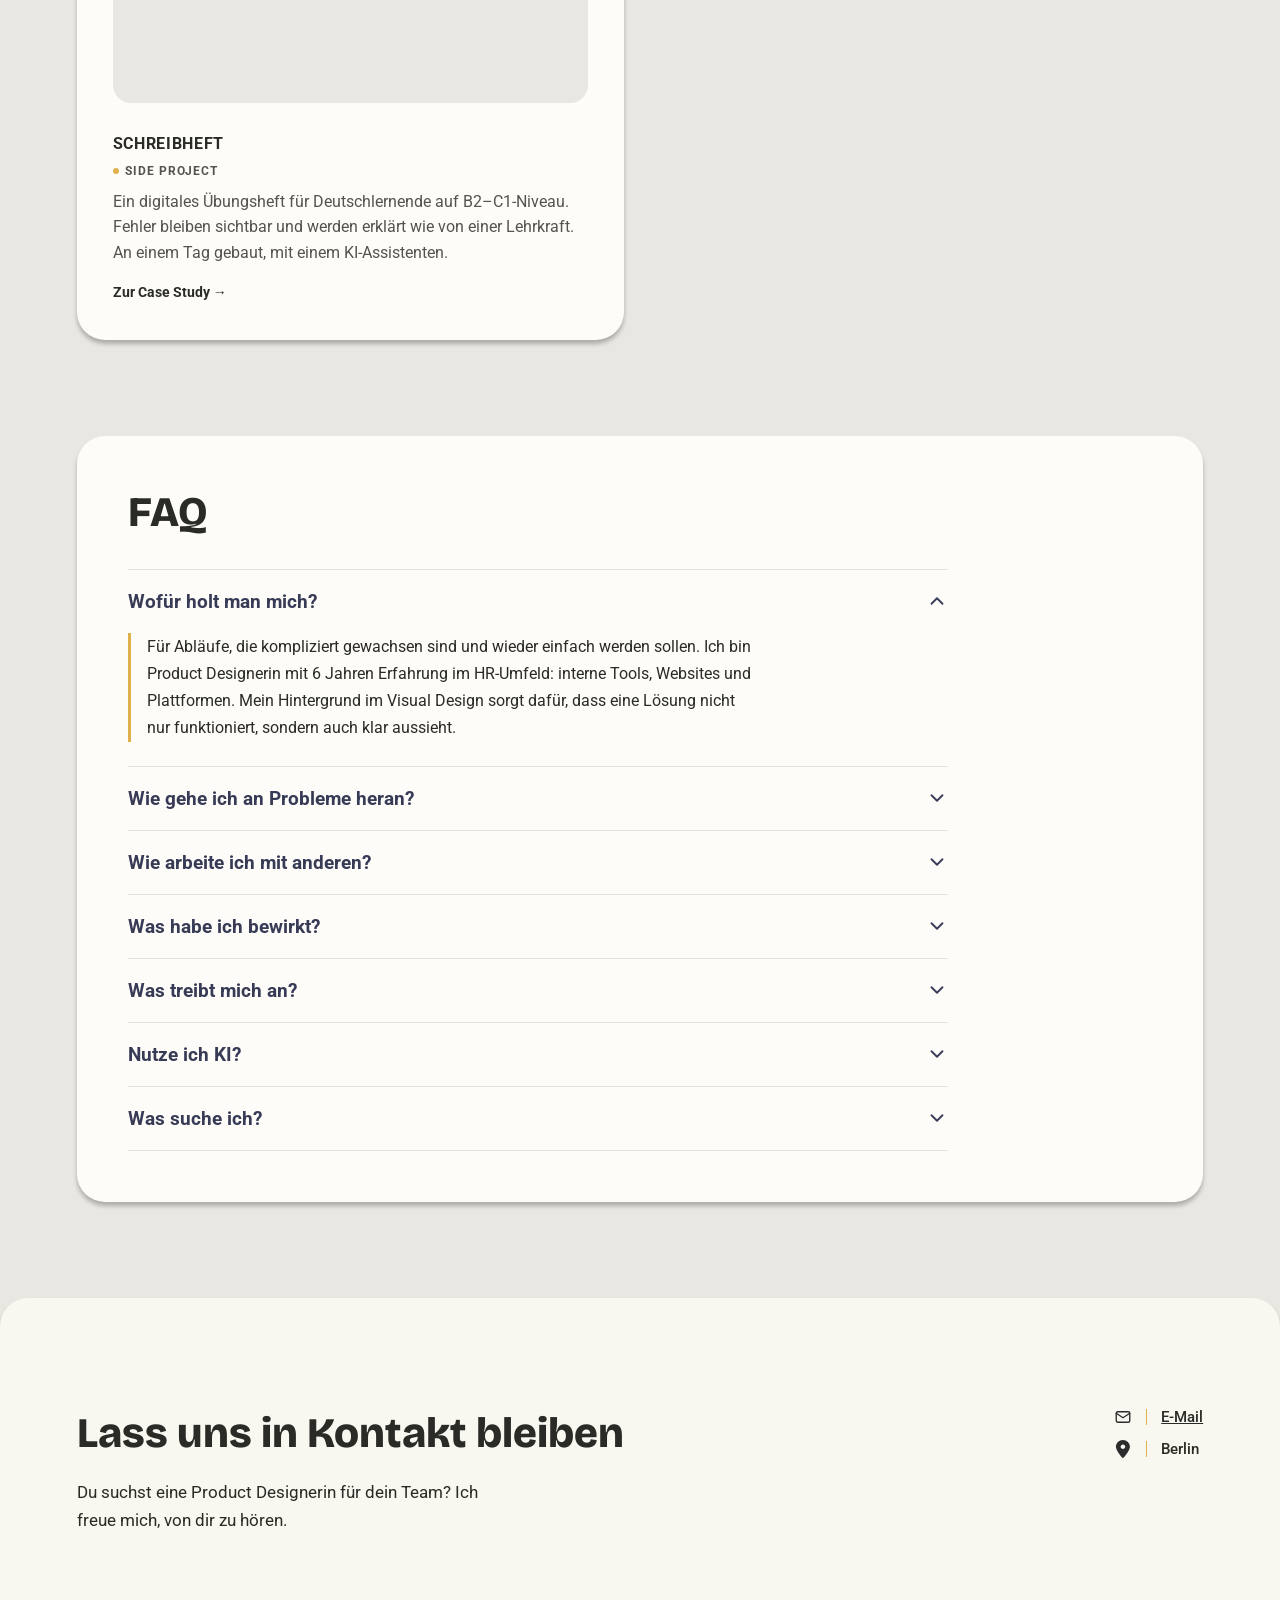
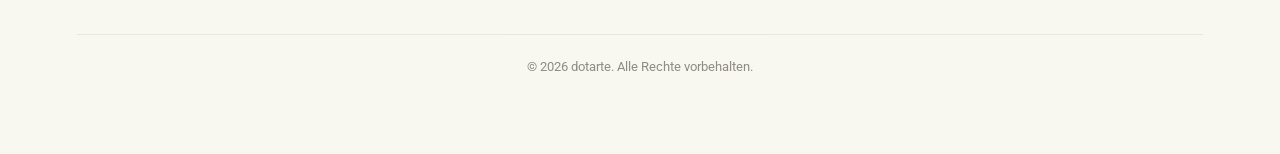
==== commit be5150b1: "Add files via upload" ====
--- a/index.html
+++ b/index.html
@@ -77,6 +77,21 @@
       </article>
     </div>
 
+    <div class="portfolio-row">
+      <article class="project-card">
+        <p class="card-label">Schreibheft — Schreibtraining für Deutschlernende</p>
+        <div class="card-media card-media--green">
+          <img src="projects/schreibheft/images/hero-banner.jpg" alt="Schreibheft auf einem iPad: ein Schreibimpuls und eine leere Seite mit der schwebenden Werkzeugleiste">
+        </div>
+        <div class="card-desc">
+          <h3 class="card-title"><a class="card-link" href="projects/schreibheft/schreibheft.html">Schreibheft</a></h3>
+          <p class="card-status is-side">Side Project</p>
+          <p class="card-text">Ein digitales Übungsheft für Deutschlernende auf B2–C1-Niveau. Fehler bleiben sichtbar und werden erklärt wie von einer Lehrkraft. An einem Tag gebaut, mit einem KI-Assistenten.</p>
+          <span class="card-cta" aria-hidden="true">Zur Case Study →</span>
+        </div>
+      </article>
+    </div>
+
     <!-- Vorübergehend ausgeblendet: Markenentwicklung, Seasons, Corporate Identity
     <div class="portfolio-row">
       <div class="project-card is-placeholder card-large" tabindex="0">
@@ -173,7 +188,7 @@
           <svg class="faq-icon" viewBox="0 0 24 24" fill="none" aria-hidden="true"><path d="M6 9l6 6 6-6" stroke="currentColor" stroke-width="2" stroke-linecap="round" stroke-linejoin="round"/></svg>
         </summary>
         <div class="faq-answer">
-          <p>Die Frage, warum etwas funktioniert oder nicht. Deshalb lerne ich ständig weiter: 2026 habe ich ein Product-Design-Bootcamp und einen UX-Praxiskurs gemacht, davor JavaScript, um die Entwicklung besser zu verstehen. Am meisten freut es mich, wenn ein Ablauf, über den sich alle geärgert haben, plötzlich niemandem mehr auffällt.</p>
+          <p>Die Frage, warum etwas funktioniert oder nicht. Deshalb lerne ich auch nach Jahren in der Praxis weiter. 2026 habe ich mein Wissen in Product Design und UX-Methoden in zwei Weiterbildungen vertieft, davor habe ich JavaScript gelernt, um die Entwicklung besser zu verstehen. Am meisten freut es mich, wenn ein Ablauf, über den sich alle geärgert haben, plötzlich niemandem mehr auffällt.</p>
         </div>
       </details>
 
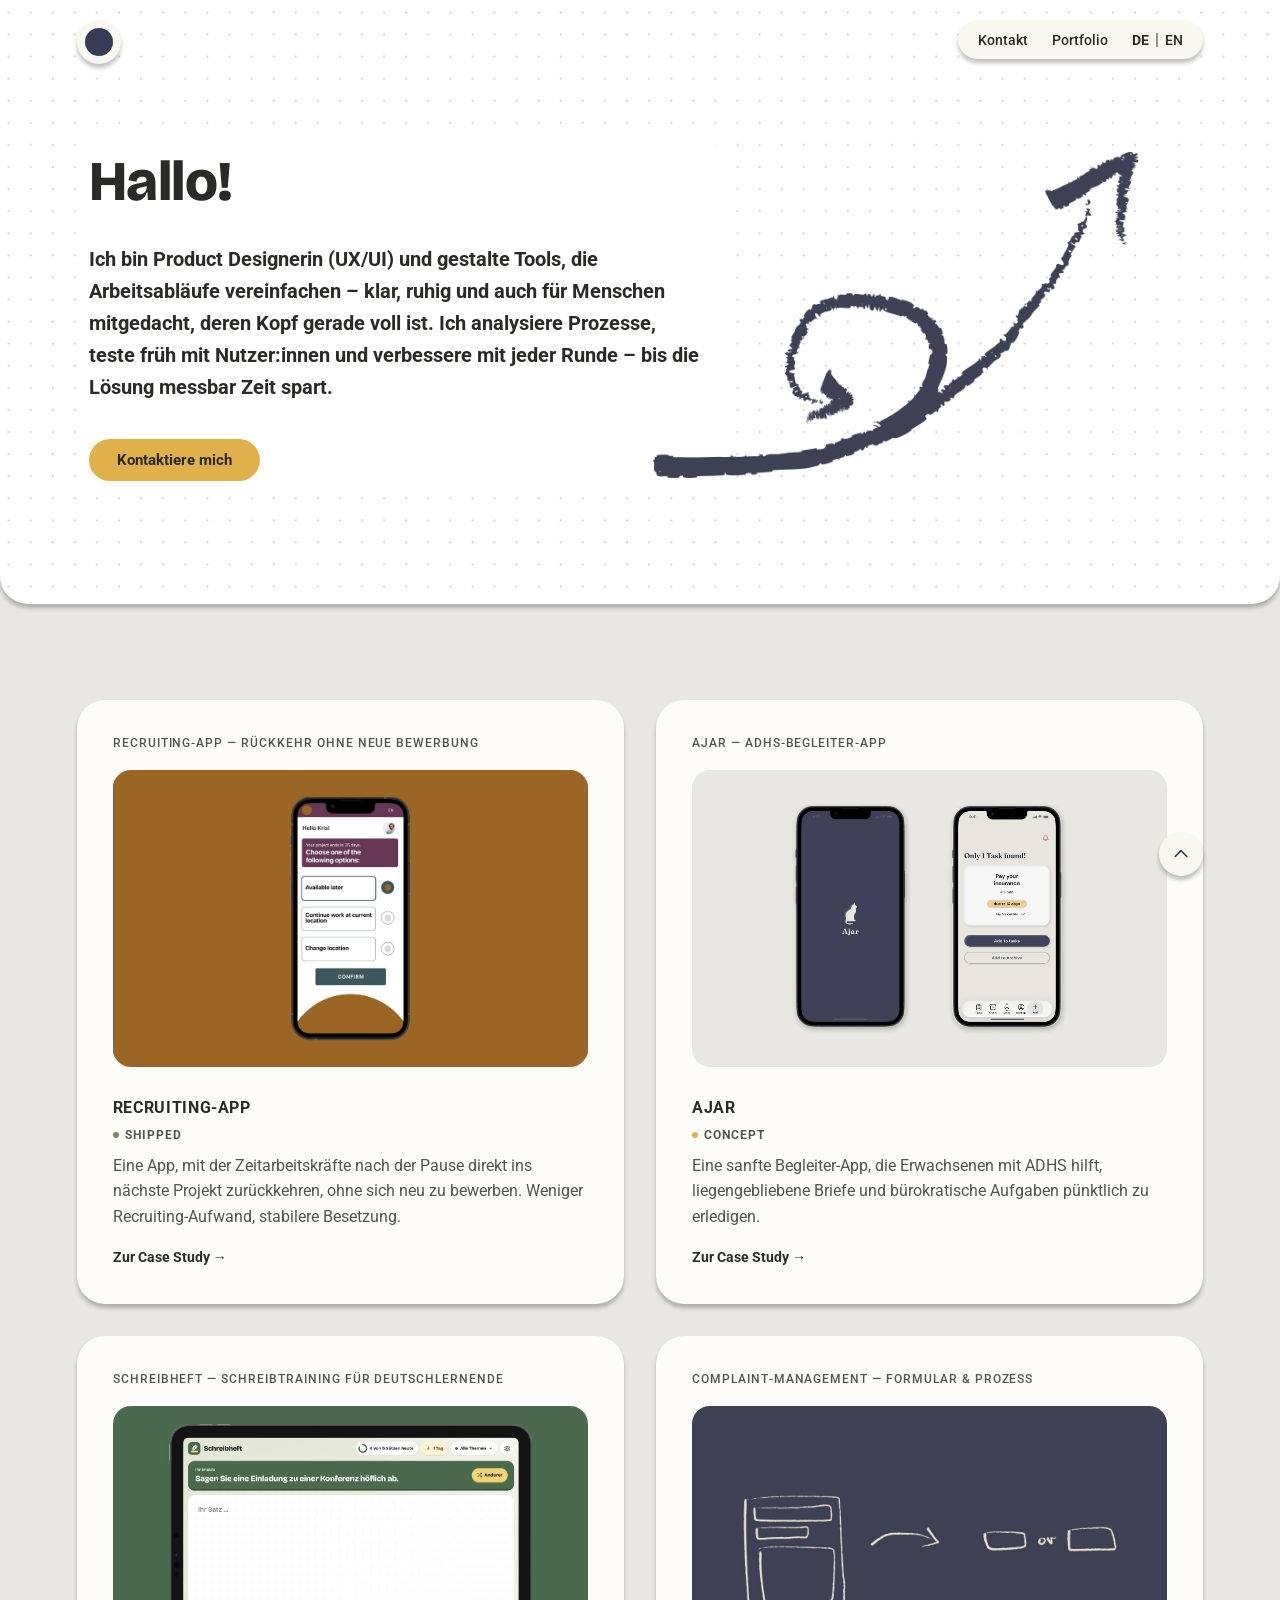
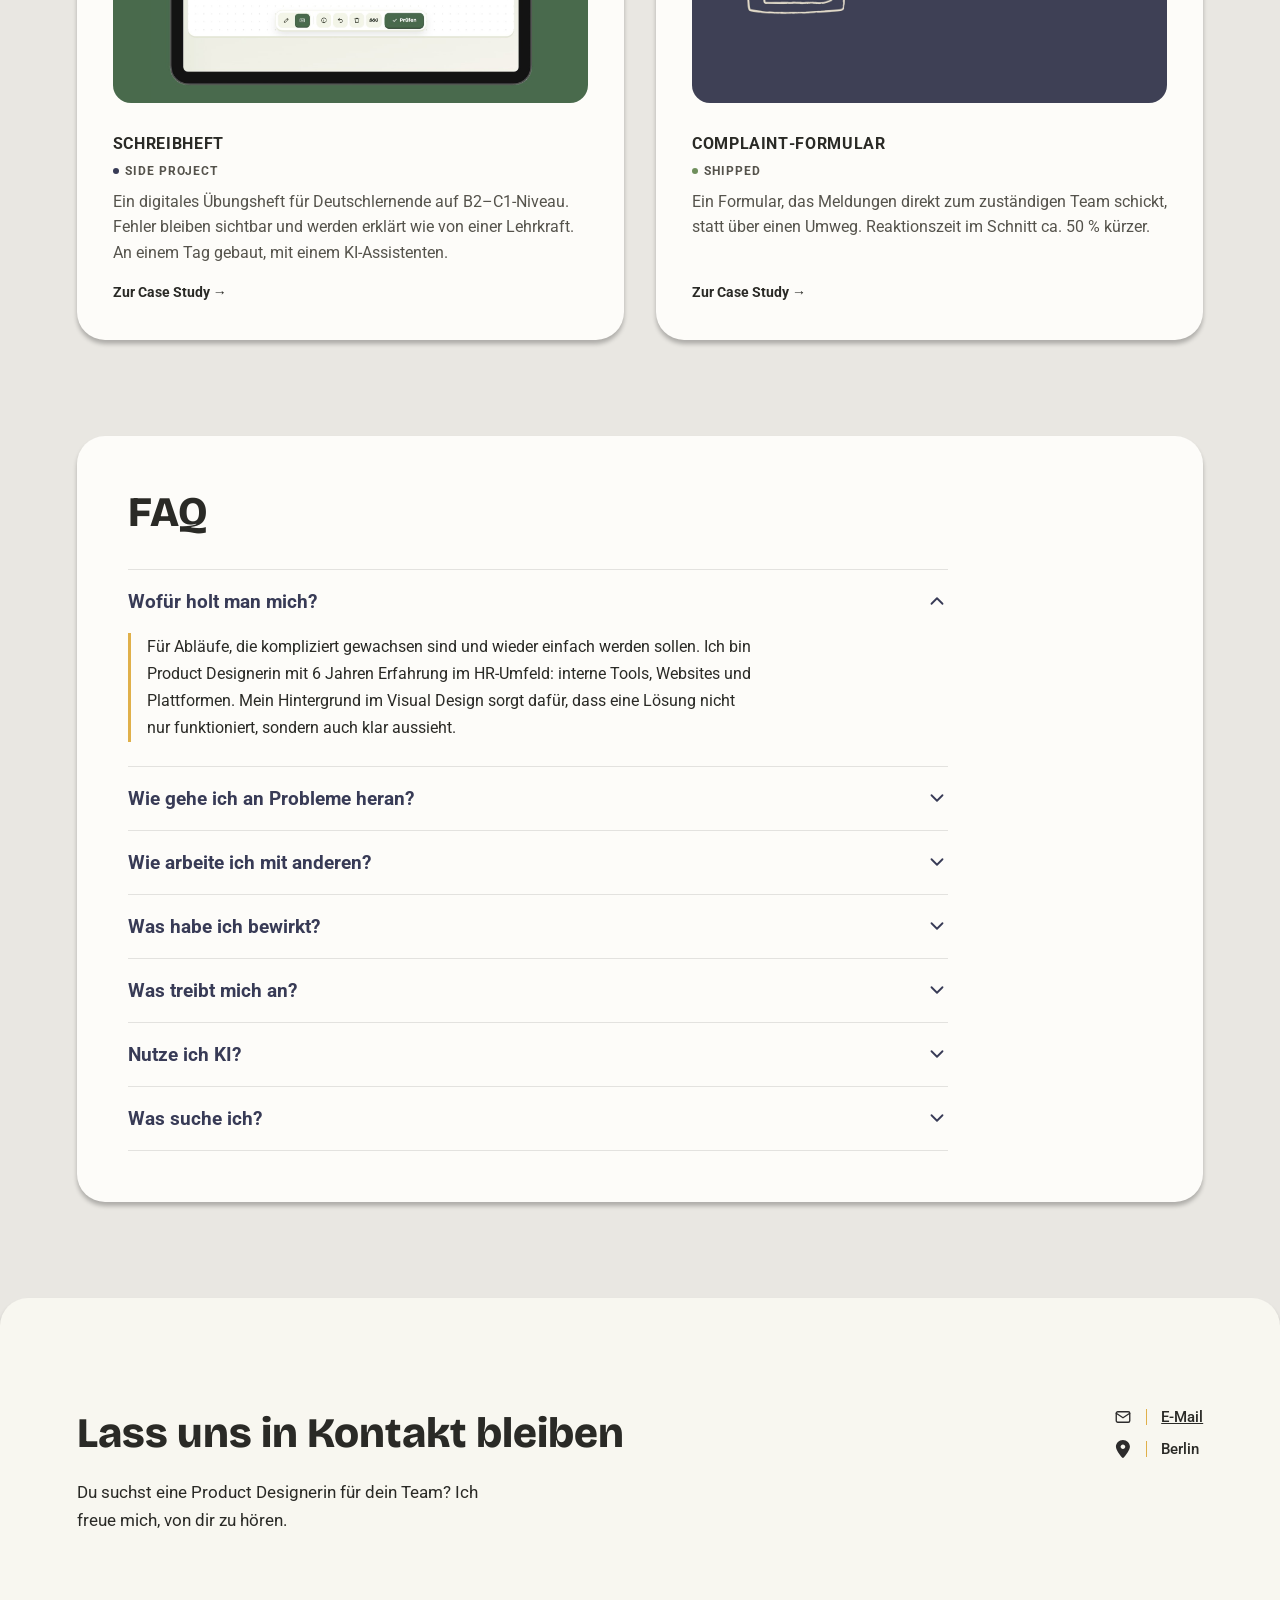
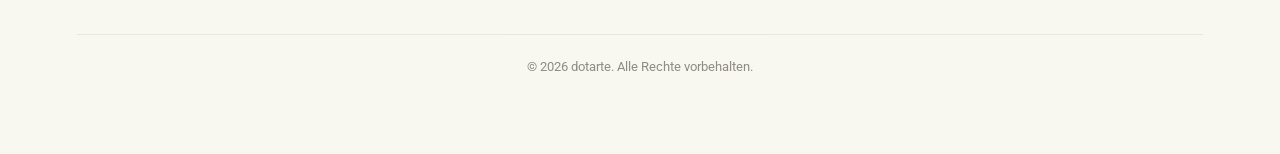
==== commit 31e3557a: "Add files via upload" ====
--- a/index.html
+++ b/index.html
@@ -48,6 +48,19 @@
 
     <div class="portfolio-row">
       <article class="project-card">
+        <p class="card-label">Recruiting-App — Rückkehr ohne neue Bewerbung</p>
+        <div class="card-media card-media--orange">
+          <img src="projects/recruiting-app/images/hero-banner.jpg" alt="Die Recruiting-App auf dem Handy: Hinweis, dass das Projekt in 35 Tagen endet, und drei Optionen zur Auswahl: später verfügbar, am aktuellen Standort weiterarbeiten oder Standort wechseln">
+        </div>
+        <div class="card-desc">
+          <h3 class="card-title"><a class="card-link" href="projects/recruiting-app/recruiting-app.html">Recruiting-App</a></h3>
+          <p class="card-status is-shipped">Shipped</p>
+          <p class="card-text">Eine App, mit der Zeitarbeitskräfte nach der Pause direkt ins nächste Projekt zurückkehren, ohne sich neu zu bewerben. Weniger Recruiting-Aufwand, stabilere Besetzung.</p>
+          <span class="card-cta" aria-hidden="true">Zur Case Study →</span>
+        </div>
+      </article>
+
+      <article class="project-card">
         <p class="card-label">Ajar — ADHS‑Begleiter‑App</p>
         <div class="card-media">
           <div class="ajar-preview">
@@ -62,6 +75,21 @@
           <span class="card-cta" aria-hidden="true">Zur Case Study →</span>
         </div>
       </article>
+    </div>
+
+    <div class="portfolio-row">
+      <article class="project-card">
+        <p class="card-label">Schreibheft — Schreibtraining für Deutschlernende</p>
+        <div class="card-media card-media--green">
+          <img src="projects/schreibheft/images/hero-banner.jpg" alt="Schreibheft auf einem iPad: ein Schreibimpuls und eine leere Seite mit der schwebenden Werkzeugleiste">
+        </div>
+        <div class="card-desc">
+          <h3 class="card-title"><a class="card-link" href="projects/schreibheft/schreibheft.html">Schreibheft</a></h3>
+          <p class="card-status is-side">Side Project</p>
+          <p class="card-text">Ein digitales Übungsheft für Deutschlernende auf B2–C1-Niveau. Fehler bleiben sichtbar und werden erklärt wie von einer Lehrkraft. An einem Tag gebaut, mit einem KI-Assistenten.</p>
+          <span class="card-cta" aria-hidden="true">Zur Case Study →</span>
+        </div>
+      </article>
 
       <article class="project-card">
         <p class="card-label">Complaint‑Management — Formular &amp; Prozess</p>
@@ -72,21 +100,6 @@
           <h3 class="card-title"><a class="card-link" href="projects/complaint-form/complaint-form.html">Complaint‑Formular</a></h3>
           <p class="card-status is-shipped">Shipped</p>
           <p class="card-text">Ein Formular, das Meldungen direkt zum zuständigen Team schickt, statt über einen Umweg. Reaktionszeit im Schnitt ca. 50&nbsp;% kürzer.</p>
-          <span class="card-cta" aria-hidden="true">Zur Case Study →</span>
-        </div>
-      </article>
-    </div>
-
-    <div class="portfolio-row">
-      <article class="project-card">
-        <p class="card-label">Schreibheft — Schreibtraining für Deutschlernende</p>
-        <div class="card-media card-media--green">
-          <img src="projects/schreibheft/images/hero-banner.jpg" alt="Schreibheft auf einem iPad: ein Schreibimpuls und eine leere Seite mit der schwebenden Werkzeugleiste">
-        </div>
-        <div class="card-desc">
-          <h3 class="card-title"><a class="card-link" href="projects/schreibheft/schreibheft.html">Schreibheft</a></h3>
-          <p class="card-status is-side">Side Project</p>
-          <p class="card-text">Ein digitales Übungsheft für Deutschlernende auf B2–C1-Niveau. Fehler bleiben sichtbar und werden erklärt wie von einer Lehrkraft. An einem Tag gebaut, mit einem KI-Assistenten.</p>
           <span class="card-cta" aria-hidden="true">Zur Case Study →</span>
         </div>
       </article>
--- a/styles.css
+++ b/styles.css
@@ -236,6 +236,26 @@
   display: block;
 }
 
+/* Hintergrundfarbe aus dem Hero-Bild von Schreibheft, damit das Bild nahtlos anschließt */
+.card-media--green { background: #496a4c; }
+
+.card-media--green img {
+  width: 100%;
+  height: 100%;
+  object-fit: contain;
+  display: block;
+}
+
+/* Hintergrundfarbe aus dem Hero-Bild der Recruiting-App, damit das Bild nahtlos anschließt */
+.card-media--orange { background: #9b6524; }
+
+.card-media--orange img {
+  width: 100%;
+  height: 100%;
+  object-fit: contain;
+  display: block;
+}
+
 .ajar-preview {
   display: flex;
   gap: 12px;
@@ -311,6 +331,9 @@
 }
 
 .card-status.is-shipped::before { background: #6f8f5c; }
+
+/* Side Project: Navy-Punkt (Farbe aus der Startseiten-Palette) */
+.card-status.is-side::before { background: #383b56; }
 
 .card-text { margin: 0; }
 
